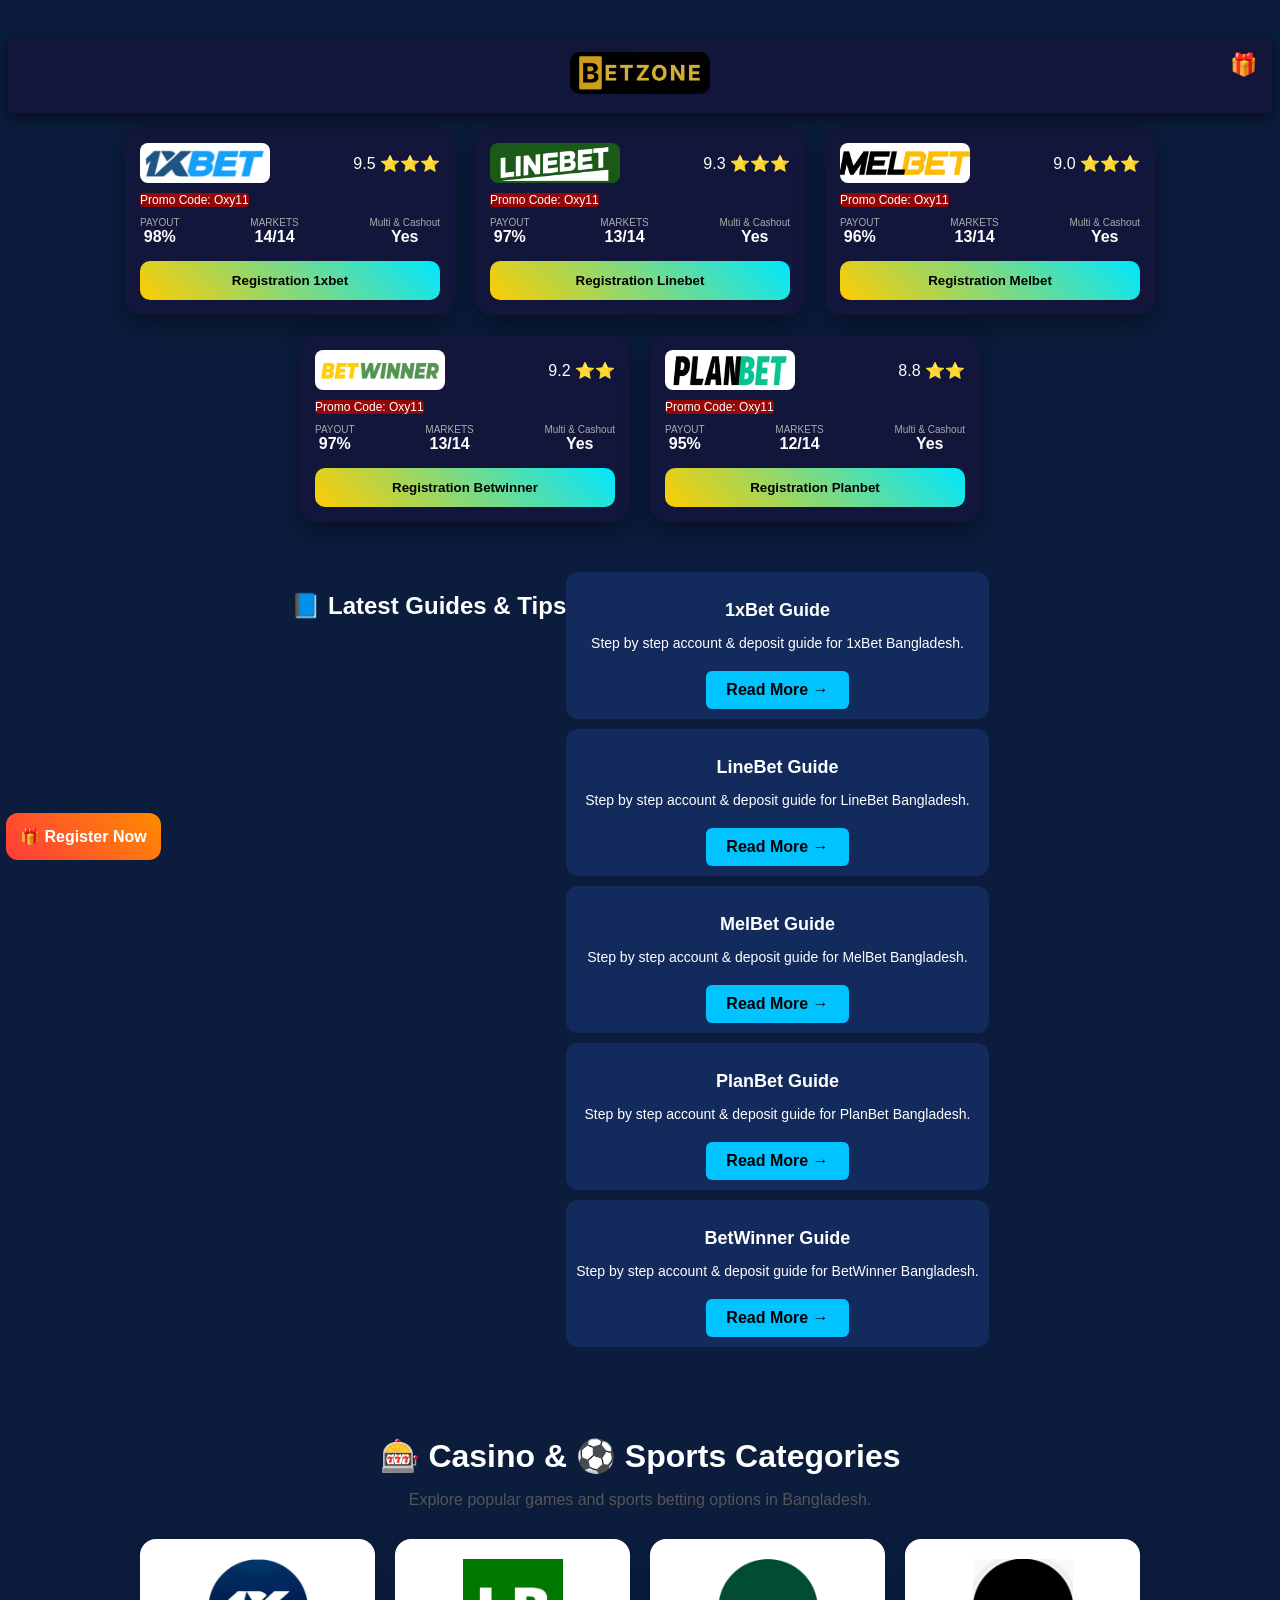
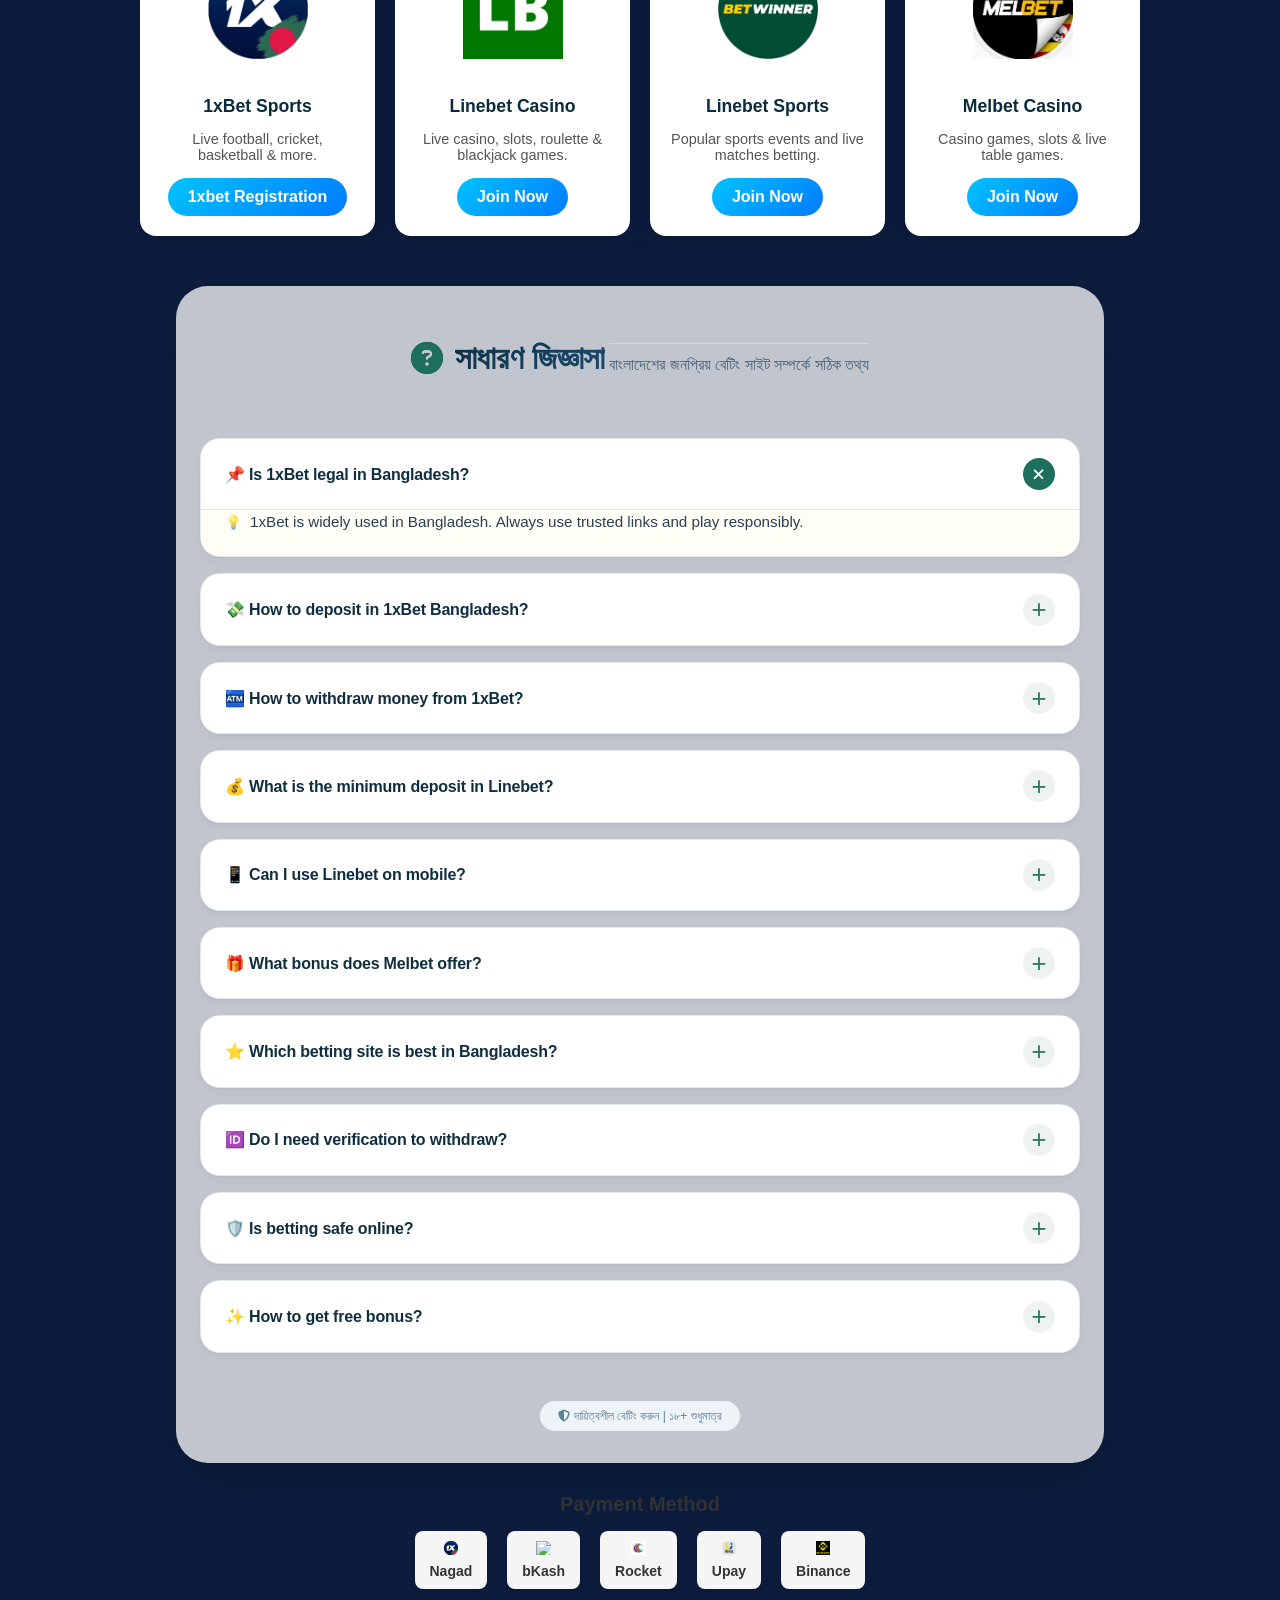
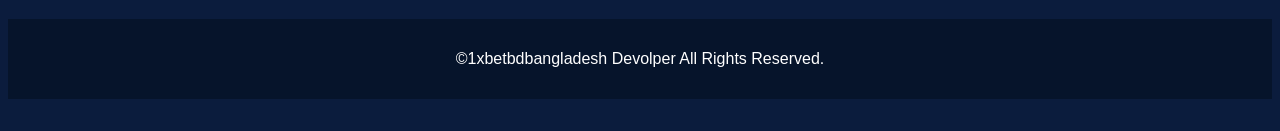
==== index.html @ 240bb3e9 "Update index.html" ====
<!DOCTYPE html>
<html lang="en">
<head>
<meta charset="UTF-8">
<meta name="viewport" content="width=device-width, initial-scale=1.0">
<title>1xbet Bangladesh </title>
    <link rel="stylesheet" href="style.css"> 
      

<link rel="stylesheet" href="https://cdnjs.cloudflare.com/ajax/libs/font-awesome/6.4.2/css/all.min.css">
<!-- Primary Meta Tags -->
<title>Bangladesh | Official Betting Portal</title>
<meta name="title" content="Bangladesh | Official Betting Portal">
<meta name="description" content="1xBet, Linebet এবং Melbet বাংলাদেশ। দ্রুত বিকাশ ও নগদ ডিপোজিট, ১০০% বোনাস এবং সরাসরি ক্যাসিনো খেলার সেরা প্ল্যাটফর্ম। আজই রেজিস্টার করুন এবং প্রোমো কোড ব্যবহার করে বোনাস জিতুন!">
<meta name="keywords" content="1xBet, 1xbet Bangladesh, 1xbet Register, 1xbet login, 1xbet promo code, online bet, casino, slots, Linebet, linebet login, linebet register, nagad deposit, bkash deposit, 1win, 1xbet support, onlinebet support, agent deposit, Melbet BD, 1xbet app download">

<meta name="author" content="Null Man">
<meta name="robots" content="index, follow">
<meta name="google-site-verification=ZOsgojzIgWFqMjd528DsOpSP2q3yF0vUfsryPS0DWKw">

<!-- Open Graph / Facebook -->
<meta property="og:type" content="website">
<meta property="og:url" content="https://1xbetbdbangladesh.store/">
<meta property="og:title" content="Bangladesh | Official Betting Portal">
<meta property="og:description" content="একাউন্ট খুলুন। দ্রুত ডিপোজিট, উইথড্র এবং বোনাস সুবিধা।">
<meta property="og:image" content="https://1xbetbdbangladesh.store/fb1x.jpeg?v=3">
<meta property="og:image:alt" content="Official Betting Portal Bangladesh">
<meta property="og:site_name" content="1xBet Bangladesh">

<!-- Twitter -->
<meta name="twitter:card" content="summary_large_image">
<meta name="twitter:url" content="https://1xbetbdbangladesh.store/">
<meta name="twitter:title" content="Bangladesh | Official Betting Portal">
<meta name="twitter:description" content="একাউন্ট খুলুন। দ্রুত ডিপোজিট, উইথড্র এবং বোনাস সুবিধা।">
<meta name="twitter:image" content="https://1xbetbdbangladesh.store/assets/twitter-image.png">
<meta name="twitter:site" content="@sajibvai_bot">
<meta name="twitter:creator" content="@sajibvai_bot">

<!-- Favicon -->
<link rel="icon" type="image/png" sizes="32x32" href="favlogo.jpeg">
<link rel="icon" type="image/png" sizes="16x16" href="favlogo.jpeg">
<link rel="apple-touch-icon" href="favlogo.jpeg">


<!-- Sitemap -->
<link rel="sitemap" type="application/xml" title="Sitemap" href="https://1xbetbdbangladesh.store/sitemap.xml">
<style>
body {
    background: #0b0f2a;
    font-family: Arial, sans-serif;
    margin: 0;
  padding: 2rem 0.5rem; /* left-right কমানো হয়েছে */
    
}

/* HEADER */
.header {
    margin: 5px auto; 
    background: #11163a;
    padding: 15px;
    text-align: center;
    box-shadow: 0 5px 15px rgba(0,0,0,0.5);
    position: relative;
}

.header img {
    width: 140px;
    border-radius: 10px;
}

/* Gift Icon */
.gift-icon{
    position:absolute;
    right:15px;
    top:15px;
    font-size:22px;
    cursor:pointer;
}

/* CARDS */
.container {
    display: flex;
    flex-wrap: wrap;
    justify-content: center;
    padding: 0 5px;
}

.brand-card {
    width: 300px;
    background: #11163a;
    border-radius: 16px;
    padding: 15px;
    color: #fff;
    box-shadow: 0 10px 25px rgba(0,0,0,0.4);
    transition: 0.3s;
    margin: 10px;
}

.brand-card:hover {
    transform: translateY(-6px);
}

.card-header {
    display: flex;
    justify-content: space-between;
    align-items:center;
}

.logo {
    width: 130px;
    height: 40px;
    border-radius: 8px;
    object-fit: cover;
}

.brand-name {
    font-size: 12px;
    font-weight: normal;
    margin: 10px 0;
    background: linear-gradient(45deg, #950606, #950606);
    display: inline-block;
    border-radius: 4px;
}

.stats-grid {
    display: flex;
    justify-content: space-between;
    margin-bottom: 15px;
}

.stat-item {
    text-align: center;
}

.stat-label {
    font-size: 10px;
    color: #aaa;
}

.stat-value {
    font-weight: bold;
}

.signup-btn {
    width: 100%;
    padding: 12px;
    border: none;
    background: linear-gradient(45deg, #ffcc00, #00e7ff);
    border-radius: 10px;
    font-weight: bold;
    cursor: pointer;
    transition: 0.3s;
}

.signup-btn:hover {
    background: linear-gradient(45deg, #00e7ff, #ffa726);
}
.payment-methods {
    text-align: center;
    margin: 30px 0;
    font-family: sans-serif;
    text-color: red;
}
.payment-methods h3 {
    font-size: 20px;
    margin-bottom: 15px;
    color: #333;
}
.payment-cards {
    display: flex;
    justify-content: center;
    gap: 20px;
    flex-wrap: wrap;
}
.payment-card {
    display: flex;
    flex-direction: column;
    align-items: center;
    background: #f5f5f5;
    padding: 10px 15px;
    border-radius: 8px;
    box-shadow: 0 2px 5px rgba(0,0,0,0.1);
    transition: transform 0.2s;
}
.payment-card img {
    width: 15px;
    height: 14px;
    object-fit: contain;
    margin-bottom: 8px;
}
.payment-card span {
    font-size: 14px;
    font-weight: bold;
    color: #333;
}
.payment-card:hover {
    transform: translateY(-5px);
}

    /* GENERAL */
body {
  margin: 0;
  font-family: Arial, sans-serif;
  background: #0b1c3d;
  color: #fff;
}

/* HEADER */
header {
  background: #06142b;
  padding: 15px;
  text-align: center;
}

/* HERO SECTION */
.hero {
  text-align: center;
  padding: 40px 20px;
}

/* BUTTON */
.btn {
  display: inline-block;
  background: #00c3ff;
  color: #000;
  padding: 10px 20px;
  text-decoration: none;
  border-radius: 6px;
  margin-top: 10px;
  font-weight: bold;
}

.btn:hover {
  background: #00a2d6;
}

/* BLOG SECTION */
.blog-section {
  padding: 40px 10px;
  text-align: center;
}

.blog-grid {
  display: grid;
  grid-template-columns: repeat(auto-fit, minmax(250px, 1fr));
  gap: 10px;
}

.blog-card {
  background: #122a5c;
  padding: 10px;
  border-radius: 12px;
  transition: 0.3s;
}

.blog-card:hover {
  transform: translateY(-5px);
  background: #1a3b7a;
}

.blog-card h3 {
  font-size: 18px;
  margin-bottom: 10px;
}

.blog-card p {
  font-size: 14px;
  margin-bottom: 10px;
}

/* Games Section */
.games-section {
  max-width: 1000px;
  margin: 50px auto;
  padding: 0 20px;
  text-align: center;
}

.games-section h2 {
  font-size: 2rem;
  margin-bottom: 10px;
}

.games-section p {
  color: #555;
  margin-bottom: 30px;
}

/* Cards container */
.games-cards {
  display: grid;
  grid-template-columns: repeat(auto-fit, minmax(220px, 1fr));
  gap: 20px;
}

/* Individual card */
.game-card {
  background: #fff;
  border-radius: 16px;
  padding: 20px;
  box-shadow: 0 12px 25px rgba(0,0,0,0.1);
  transition: transform 0.3s ease, box-shadow 0.3s ease;
}

.game-card:hover {
  transform: translateY(-5px);
  box-shadow: 0 20px 35px rgba(0,0,0,0.15);
}

.game-card img {
  max-width: 100px;
  margin-bottom: 15px;
}

.game-card h3 {
  font-size: 1.1rem;
  margin-bottom: 10px;
  color: #0b2b3b;
}

.game-card p {
  font-size: 0.9rem;
  color: #555;
  margin-bottom: 15px;
}

/* Join button */
.btn-join {
  display: inline-block;
  background: linear-gradient(135deg,#00c3ff,#007bff);
  color: #fff;
  padding: 10px 20px;
  border-radius: 50px;
  font-weight: 600;
  text-decoration: none;
  transition: 0.3s;
}

.btn-join:hover {
  background: linear-gradient(135deg,#007bff,#00c3ff);
  transform: scale(1.05);
}

/* Responsive */
@media (max-width: 600px) {
  .games-cards {
    grid-template-columns: 1fr;
  }

  .game-card img {
    max-width: 80px;
  }
}

/* FAQ কন্টেইনার - মডার্ন কার্ড স্টাইল */
.faq-container {
  max-width: 880px;
  margin: 0 auto;
  background: rgba(255,255,255,0.75);
  backdrop-filter: blur(2px);
  border-radius: 2rem;
  box-shadow: 0 25px 45px -12px rgba(0,0,0,0.2), 0 2px 6px rgba(0,0,0,0.02);
  padding: 2rem 1.5rem;
  transition: all 0.2s ease;
}

/* হেডার স্টাইল */
.faq-header {
  text-align: center;
  margin-bottom: 2.5rem;
}

.faq-header h1 {
  font-size: 2rem;
  font-weight: 700;
  background: linear-gradient(135deg, #0b2b3b, #1a4a6f);
  background-clip: text;
  -webkit-background-clip: text;
  color: transparent;
  letter-spacing: -0.3px;
  display: inline-flex;
  align-items: center;
  gap: 12px;
}

.faq-header h1 i {
  background: none;
  color: #1e6f5c;
  font-size: 2rem;
  background-clip: unset;
  -webkit-background-clip: unset;
}

.faq-header p {
  color: #4a627a;
  margin-top: 10px;
  font-weight: 500;
  border-top: 1px solid #cbdde9;
  display: inline-block;
  padding-top: 12px;
}

/* অ্যাকর্ডিয়ন আইটেম */
.faq-item {
  background: #ffffff;
  border-radius: 1.25rem;
  margin-bottom: 1rem;
  box-shadow: 0 5px 12px rgba(0, 0, 0, 0.03), 0 1px 2px rgba(0, 0, 0, 0.05);
  transition: all 0.2s ease;
  border: 1px solid rgba(158, 184, 200, 0.3);
  overflow: hidden;
}

.faq-item:hover {
  border-color: #9bc4d4;
  box-shadow: 0 12px 20px -12px rgba(0, 65, 80, 0.15);
}

/* বাটন স্টাইল */
.faq-btn {
  width: 100%;
  background: white;
  border: none;
  padding: 1.2rem 1.5rem;
  display: flex;
  justify-content: space-between;
  align-items: center;
  font-size: 1rem;
  font-weight: 600;
  color: #0f2e3f;
  cursor: pointer;
  transition: all 0.2s;
  text-align: left;
  font-family: 'Inter', sans-serif;
}

.faq-btn span:first-child {
  flex: 1;
  padding-right: 12px;
  font-size: 1rem;
  letter-spacing: -0.2px;
}

/* আইকন স্টাইল */
.icon {
  font-size: 1.6rem;
  font-weight: 400;
  transition: transform 0.3s cubic-bezier(0.2, 0.9, 0.4, 1.1);
  color: #2c7a64;
  background: #eef3f0;
  width: 32px;
  height: 32px;
  display: inline-flex;
  align-items: center;
  justify-content: center;
  border-radius: 50%;
}

/* যখন অ্যাক্টিভ থাকবে আইকন ঘুরবে */
.faq-item.active .icon {
  transform: rotate(45deg);
  background: #1e6f5c;
  color: white;
}

/* কন্টেন্ট (উত্তর) */
.faq-content {
  max-height: 0;
  overflow: hidden;
  transition: max-height 0.4s ease-out, padding 0.2s ease;
  background-color: #fefef7;
  border-top: 0px solid #e2edf2;
  font-size: 0.95rem;
  line-height: 1.55;
  color: #2c3f4f;
  padding: 0 1.5rem;
  margin: 0;
}

.faq-item.active .faq-content {
  max-height: 220px; /* পর্যাপ্ত জায়গা, যেকোনো কন্টেন্টের জন্য */
  padding: 0rem 1.5rem 1.4rem 1.5rem;
  border-top-width: 1px;
  border-top-color: #dce9f0;
  border-top-style: solid;
}

/* কন্টেন্টের ভিতরে কিছু স্টাইলিশ টাচ */
.faq-content::before {
  content: "💡";
  font-size: 0.85rem;
  margin-right: 8px;
  opacity: 0.7;
}

/* কাস্টম স্ক্রল বার */
::-webkit-scrollbar {
  width: 6px;
}
::-webkit-scrollbar-track {
  background: #e2ecf2;
  border-radius: 10px;
}
::-webkit-scrollbar-thumb {
  background: #8bb4c4;
  border-radius: 10px;
}

/* রেসপন্সিভ */
@media (max-width: 600px) {
  body {
    padding: 1rem;
  }
  .faq-container {
    padding: 1.2rem;
  }
  .faq-btn {
    padding: 1rem 1.2rem;
  }
  .faq-item.active .faq-content {
    padding: 0rem 1.2rem 1.2rem 1.2rem;
  }
  .faq-btn span:first-child {
    font-size: 0.9rem;
  }
  .icon {
    width: 28px;
    height: 28px;
    font-size: 1.4rem;
  }
}

/* ফুটার নোট */
.note {
  text-align: center;
  margin-top: 2rem;
  font-size: 0.75rem;
  color: #5f7f96;
  background: #eef3f8;
  display: inline-block;
  width: auto;
  padding: 8px 18px;
  border-radius: 50px;
  backdrop-filter: blur(4px);
}
.footer-note-wrap {
  display: flex;
  justify-content: center;
  margin-top: 1rem;
}

/* ছোট ছোট হাইলাইট */
.faq-content strong {
  color: #1c6d5e;
    }
/* FOOTER */
footer {
  text-align: center;
  padding: 15px;
  background: #06142b;
  margin-top: 20px;
}
/* Sticky CTA Button */
.sticky-cta {
    position: fixed;
    bottom: 40px;
    left: 6px;
    padding: 14px;
    background: linear-gradient(45deg, #ff3b3b, #ff8c00);
    color: white;
    border: none;
    font-size: 16px;
    font-weight: bold;
    border-radius: 12px;
    z-index: 9999;
    animation: pulse 1.5s infinite;
}

@keyframes pulse {
    0% { transform: scale(1); }
    50% { transform: scale(1.05); }
    100% { transform: scale(1); }
}

/* SPIN MODAL */
#spinModal{
display:none;
position:fixed;
z-index:99999;
left:0;
top:0;
width:100%;
height:100%;
background:rgba(0,0,0,0.8);
}

.spin-box{
background:#111;
margin:15% auto;
padding:20px;
width:300px;
border-radius:10px;
text-align:center;
color:white;
position:relative;
}

#wheel{
width:250px;
height:250px;
border-radius:50%;
border:6px solid white;
margin:20px auto;
position:relative;
overflow:hidden;
}

/* REGISTER POPUP */
#registerPopup{
display:none;
position:fixed;
z-index:99999;
left:0;
top:0;
width:100%;
height:100%;
background:rgba(0,0,0,0.7);
     border-radius: 10px;
}

.popup-content{
background:#0b1c3d;
margin:15% auto;
padding:20px;
width:90%;
max-width:350px;
border-radius:15px;
text-align:center;
color:white;
position:relative;
transform: scale(0);
opacity:0;
transition: all 0.4s ease;
}

.popup-content.animate-popup{
transform:scale(1);
opacity:1;
}

.popup-content .close{
position:absolute;
top:10px;
right:12px;
font-size:22px;
cursor:pointer;
}
/* Site Buttons */
.site-btn, .whatsapp-btn{
display:flex;
align-items:center;
justify-content:flex-start;
margin:10px 0;
padding:12px;
border-radius:8px;
font-weight:bold;
text-decoration:none;
color:white;
transition:0.3s;
}
.site-btn{background:#1e90ff;}
.site-btn:hover{background:#3aa0ff;}
.whatsapp-btn{background:#25d366;}
.whatsapp-btn:hover{background:#20b858;}
.site-logo{width:100px;height:35px;margin-right:10px;}
.or-separator{margin:12px 0;font-weight:bold;color:white;font-size:14px;}
</style>
</head>
<body>

<!-- HEADER -->
<div class="header">
    <img src="logo.png" alt="Oxy Club Logo">
    <div class="gift-icon" onclick="openSpin()">🎁</div>
</div>
    
<!-- CARDS SYSTEM -->
<div class="container">

<!-- 1XBET -->
<div class="brand-card">
    <div class="card-header">
        <img src="1xbet1.jpeg" class="logo">
        <div class="rating-number">9.5 ⭐⭐⭐</div>
    </div>
    <div class="brand-name">Promo Code: Oxy11</div>
    <div class="stats-grid">
        <div class="stat-item">
            <div class="stat-label">PAYOUT</div>
            <div class="stat-value">98%</div>
            
        </div>
        <div class="stat-item">
            <div class="stat-label">MARKETS</div>
            <div class="stat-value">14/14</div>
        </div>
        <div class="stat-item">
            <div class="stat-label">Multi & Cashout</div>
            <div class="stat-value">Yes</div>
        </div>
    </div>
    <a href="https://refpa3267686.top/L?tag=d_905607m_1622c_2023&site=905607&ad=1622" target="_blank">
        <button class="signup-btn">Registration 1xbet</button>
       
    </a>
      
</div>

<!-- LINEBET -->
<div class="brand-card">
    <div class="card-header">
        <img src="lb.png" class="logo">
        <div class="rating-number">9.3 ⭐⭐⭐</div>
    </div>
    <div class="brand-name">Promo Code: Oxy11</div>
    <div class="stats-grid">
        <div class="stat-item">
            <div class="stat-label">PAYOUT</div>
            <div class="stat-value">97%</div>
        </div>
        <div class="stat-item">
            <div class="stat-label">MARKETS</div>
            <div class="stat-value">13/14</div>
        </div>
        
             <div class="stat-item">
            <div class="stat-label">Multi & Cashout</div>
            <div class="stat-value">Yes</div>
             </div>
    </div>
    <a href="https://lb-aff.com/L?tag=d_1050501m_22611c_&site=1050501&ad=22611&r=en" target="_blank">
        <button class="signup-btn"> Registration Linebet</button>
    </a>
    
</div>
      

<!-- MELBET -->
<div class="brand-card">
    <div class="card-header">
        <img src="melbet1.png" class="logo">
        <div class="rating-number">9.0 ⭐⭐⭐</div>
    </div>
    <div class="brand-name">Promo Code: Oxy11</div>
    <div class="stats-grid">
        <div class="stat-item">
            <div class="stat-label">PAYOUT</div>
            <div class="stat-value">96%</div>
        </div>
        <div class="stat-item">
            <div class="stat-label">MARKETS</div>
            <div class="stat-value">13/14</div>
        </div>
        
           <div class="stat-item">
            <div class="stat-label">Multi & Cashout</div>
            <div class="stat-value">Yes</div>
        </div>
    </div>
    <a href="https://refpa3665.com/L?tag=d_1298429m_18757c_&site=1298429&ad=18757&r=registration" target="_blank">
        <button class="signup-btn"> Registration Melbet</button>
    </a>
</div>

<!-- BETWINNER -->
<div class="brand-card">
    <div class="card-header">
        <img src="betwin.webp" class="logo">
        <div class="rating-number">9.2 ⭐⭐</div>
    </div>
    <div class="brand-name">Promo Code: Oxy11</div>
    <div class="stats-grid">
        <div class="stat-item">
            <div class="stat-label">PAYOUT</div>
            <div class="stat-value">97%</div>
        </div>
        <div class="stat-item">
            <div class="stat-label">MARKETS</div>
            <div class="stat-value">13/14</div>
        </div>
        
             <div class="stat-item">
            <div class="stat-label">Multi & Cashout</div>
            <div class="stat-value">Yes</div>
        </div>
    </div>
    <a href="https://betwinner-96105.pro/en/registration?btag=d_45804m_418357c_bw_Qiq4ckBsYorJcC1CpGtzAC&type=fast&bonus=SPORT&currency=BDT" target="_blank">
        <button class="signup-btn"> Registration Betwinner</button>
    </a>
</div>

<!-- PLANBET -->
<div class="brand-card">
    <div class="card-header">
        <img src="planbet.webp" class="logo">
        <div class="rating-number">8.8 ⭐⭐</div>
    </div>
    <div class="brand-name">Promo Code: Oxy11</div>
    <div class="stats-grid">
        <div class="stat-item">
            <div class="stat-label">PAYOUT</div>
            <div class="stat-value">95%</div>
        </div>
        <div class="stat-item">
            <div class="stat-label">MARKETS</div>
            <div class="stat-value">12/14</div>
        </div>
        <div class="stat-item">
            <div class="stat-label">Multi & Cashout</div>
            <div class="stat-value">Yes</div>
        </div>
    </div>
    <a href="https://plnbt.com/L?tag=d_4033205m_99037c_&site=4033205&ad=99037" target="_blank">
        <button class="signup-btn">Registration Planbet</button>
    </a>
</div>

</div>

<!-- BLOG SECTION START -->
<section class="blog-section">
  <div class="container">
    <h2>📘 Latest Guides & Tips</h2>

    <div class="blog-grid">

      <!-- 1xBet -->
      <div class="blog-card">
        <h3>1xBet Guide</h3>
        <p>Step by step account & deposit guide for 1xBet Bangladesh.</p>
        <a href="blog1-1xbet.html" class="btn">Read More →</a>
      </div>

      <!-- LineBet -->
      <div class="blog-card">
        <h3>LineBet Guide</h3>
        <p>Step by step account & deposit guide for LineBet Bangladesh.</p>
        <a href="blog2-linebet.html" class="btn">Read More →</a>
      </div>

      <!-- MelBet -->
      <div class="blog-card">
        <h3>MelBet Guide</h3>
        <p>Step by step account & deposit guide for MelBet Bangladesh.</p>
        <a href="blog3-melbet.html" class="btn">Read More →</a>
      </div>

      <!-- PlanBet -->
      <div class="blog-card">
        <h3>PlanBet Guide</h3>
        <p>Step by step account & deposit guide for PlanBet Bangladesh.</p>
        <a href="blog4-planbet.html" class="btn">Read More →</a>
      </div>

      <!-- BetWinner -->
      <div class="blog-card">
        <h3>BetWinner Guide</h3>
        <p>Step by step account & deposit guide for BetWinner Bangladesh.</p>
        <a href="blog5-betwinner.html" class="btn">Read More →</a>
      </div>

    </div>
  </div>
</section>
<!-- BLOG SECTION END -->

    <!-- Casino & Sports Section -->
<section class="games-section">
  <h2>🎰 Casino & ⚽ Sports Categories</h2>
  <p>Explore popular games and sports betting options in Bangladesh.</p>

  <div class="games-cards">
    <!-- 1xBet Sports -->
    <div class="game-card">
      <img src="fb1x.jpeg" alt="1xBet Sports">
      <h3>1xBet Sports</h3>
      <p>Live football, cricket, basketball & more.</p>
      <a href="https://refpa3267686.top/L?tag=d_905607m_1622c_2023&site=905607&ad=1622" target="_blank" class="btn-join">1xbet Registration</a>
    </div>

    <!-- 1limebet Casino -->
    <div class="game-card">
      <img src="fblb.png" alt="1xBet Casino">
      <h3>Linebet Casino</h3>
      <p>Live casino, slots, roulette & blackjack games.</p>
      <a href="https://lb-aff.com/L?tag=d_1050501m_22611c_&site=1050501&ad=22611&r=en" target="_blank" class="btn-join">Join Now</a>
    </div>

    <!-- betwinner Sports -->
    <div class="game-card">
      <img src="fbb1.png" alt="Linebet Sports">
      <h3>Linebet Sports</h3>
      <p>Popular sports events and live matches betting.</p>
      <a href="https://betwinner-96105.pro/en/registration?btag=d_45804m_418357c_bw_Qiq4ckBsYorJcC1CpGtzAC&type=fast&bonus=SPORT&currency=BDT" target="_blank" class="btn-join">Join Now</a>
    </div>

    <!-- Melbet Casino -->
    <div class="game-card">
      <img src="fbmlb.jpeg" alt="Melbet Casino">
      <h3>Melbet Casino</h3>
      <p>Casino games, slots & live table games.</p>
      <a href="https://refpa3665.com/L?tag=d_1298429m_18757c_&site=1298429&ad=18757&r=registration" target="_blank" class="btn-join">Join Now</a>
    </div>
  </div>
</section>
    
<body>

<div class="faq-container">
  <div class="faq-header">
    <h1>
      <i class="fas fa-question-circle"></i> 
      সাধারণ জিজ্ঞাসা
    </h1>
    <p>বাংলাদেশের জনপ্রিয় বেটিং সাইট সম্পর্কে সঠিক তথ্য</p>
  </div>

  <div class="faq-list">
    <!-- 1 -->
    <div class="faq-item">
      <button class="faq-btn">
        <span>📌 Is 1xBet legal in Bangladesh?</span>
        <span class="icon">+</span>
      </button>
      <p class="faq-content">1xBet is widely used in Bangladesh. Always use trusted links and play responsibly.</p>
    </div>
    <!-- 2 -->
    <div class="faq-item">
      <button class="faq-btn">
        <span>💸 How to deposit in 1xBet Bangladesh?</span>
        <span class="icon">+</span>
      </button>
      <p class="faq-content">You can deposit using bKash, Nagad, Rocket and other local payment methods.</p>
    </div>
    <!-- 3 -->
    <div class="faq-item">
      <button class="faq-btn">
        <span>🏧 How to withdraw money from 1xBet?</span>
        <span class="icon">+</span>
      </button>
      <p class="faq-content">Withdraw your winnings easily through mobile banking like bKash or Nagad.</p>
    </div>
    <!-- 4 -->
    <div class="faq-item">
      <button class="faq-btn">
        <span>💰 What is the minimum deposit in Linebet?</span>
        <span class="icon">+</span>
      </button>
      <p class="faq-content">Linebet allows low minimum deposits, making it easy for beginners to start.</p>
    </div>
    <!-- 5 -->
    <div class="faq-item">
      <button class="faq-btn">
        <span>📱 Can I use Linebet on mobile?</span>
        <span class="icon">+</span>
      </button>
      <p class="faq-content">Yes, Linebet is fully mobile-friendly and also offers an app for Android users.</p>
    </div>
    <!-- 6 -->
    <div class="faq-item">
      <button class="faq-btn">
        <span>🎁 What bonus does Melbet offer?</span>
        <span class="icon">+</span>
      </button>
      <p class="faq-content">Melbet offers welcome bonuses, free bets, and casino promotions for new users.</p>
    </div>
    <!-- 7 -->
    <div class="faq-item">
      <button class="faq-btn">
        <span>⭐ Which betting site is best in Bangladesh?</span>
        <span class="icon">+</span>
      </button>
      <p class="faq-content">1xBet, Linebet, and Melbet are among the most popular betting sites in Bangladesh.</p>
    </div>
    <!-- 8 -->
    <div class="faq-item">
      <button class="faq-btn">
        <span>🆔 Do I need verification to withdraw?</span>
        <span class="icon">+</span>
      </button>
      <p class="faq-content">Yes, most platforms require account verification before withdrawal for security.</p>
    </div>
    <!-- 9 -->
    <div class="faq-item">
      <button class="faq-btn">
        <span>🛡️ Is betting safe online?</span>
        <span class="icon">+</span>
      </button>
      <p class="faq-content">Betting is safe if you use trusted platforms and manage your budget carefully.</p>
    </div>
    <!-- 10 -->
    <div class="faq-item">
      <button class="faq-btn">
        <span>✨ How to get free bonus?</span>
        <span class="icon">+</span>
      </button>
      <p class="faq-content">Use promo codes like Oxy11 during registration to unlock welcome bonuses.</p>
    </div>
  </div>
  
  <div class="footer-note-wrap">
    <div class="note">
      <i class="fas fa-shield-alt"></i> দায়িত্বশীল বেটিং করুন | ১৮+ শুধুমাত্র
    </div>
  </div>
</div>

<script src="script.js"></script>
</body>
</html>
    <!-- Payment Method Section -->
<div class="payment-methods">
    <h3>Payment Method</h3>
    <div class="payment-cards">
        <div class="payment-card">
            <img src="Nagad.jpeg" alt="Nagad Logo">
            <span>Nagad</span>
        </div>
        <div class="payment-card">
            <img src="BKash.png" alt="bKash Logo">
            <span>bKash</span>
        </div>
        <div class="payment-card">
            <img src="Rocket.jpeg" alt="Rocket Logo">
            <span>Rocket</span>
        </div>
        <div class="payment-card">
            <img src="Upay.png" alt="Upay Logo">
            <span>Upay</span>
        </div>
        <div class="payment-card">
            <img src="Binance.jpeg" alt="Binance Logo">
            <span>Binance</span>
        </div>
    </div>
</div>
</html>

    <footer class="site-footer">
    <div class="footer-container">
        <p>&copy;1xbetbdbangladesh Devolper All Rights Reserved.</p>
    </div>
    </footer>
<!-- Sticky CTA Button -->
<button class="sticky-cta" onclick="openRegisterPopup()">🎁 Register Now</button>

<!-- REGISTER POPUP -->
<div id="registerPopup">
<div class="popup-content">
    <span class="close" onclick="closeRegisterPopup()">&times;</span>
    <h2>🎉 Use Promo Code: Oxy11</h2>

    <a href="https://refpa3267686.top/L?tag=d_905607m_1622c_2023&site=905607&ad=1622" class="site-btn">
      <img src="1xbet1.png" class="site-logo"> 1xbet
    </a>
    <a href="https://lb-aff.com/L?tag=d_1050501m_22611c_&site=1050501&ad=22611&r=en" class="site-btn">
      <img src="linebet1.jpeg" class="site-logo"> Linebet 
    </a>
    <a href="https://refpa3665.com/L?tag=d_1298429m_18757c_&site=1298429&ad=18757&r=registration" class="site-btn">
      <img src="melbet1.png" class="site-logo"> Melbet 
    </a>

    <div class="or-separator">OR</div>

    <a href="https://wa.me/8801826444505" target="_blank" class="whatsapp-btn">
      <img src="whatsapp-logo.jpeg" class="site-logo"> Contact via WhatsApp
    </a>

</div>
</div>
<script>
    // অ্যাকর্ডিয়ন ফাংশনালিটি: প্রতিটি প্রশ্নে ক্লিক করলে খুলবে/বন্ধ হবে
// একসাথে মাত্র একটি আইটেম ওপেন থাকবে (সুন্দর ও পরিষ্কার UX এর জন্য)

document.addEventListener('DOMContentLoaded', function() {
  const faqItems = document.querySelectorAll('.faq-item');

  function closeAllItems() {
    faqItems.forEach(item => {
      item.classList.remove('active');
    });
  }

  faqItems.forEach(item => {
    const button = item.querySelector('.faq-btn');
    button.addEventListener('click', () => {
      const isActive = item.classList.contains('active');
      
      // সব বন্ধ করে দিন
      closeAllItems();
      
      // যদি আগে সক্রিয় না ছিল, তাহলে এটি খুলুন
      if (!isActive) {
        item.classList.add('active');
      }
    });
  });

  // প্রথম আইটেম ডিফল্ট হিসেবে খোলা রাখা (ইউজার এক্সপেরিয়েন্স ভালো হয়)
  if (faqItems.length > 0) {
    faqItems[0].classList.add('active');
  }
});
</script>

<!-- SPIN MODAL -->
<div id="spinModal">
<div class="spin-box">
<span onclick="closeSpin()" style="position:absolute;right:10px;top:10px;cursor:pointer;">&times;</span>

<h3>🎯 Spin & Win</h3>
<div id="wheel"></div>

<div style="
width:0;
height:0;
border-left:10px solid transparent;
border-right:10px solid transparent;
border-bottom:20px solid gold;
margin:auto;
"></div>

<button onclick="spin()" style="margin-top:10px;padding:10px 20px;">SPIN</button>

</div>
</div>

<script>
// Register Popup
function openRegisterPopup(){
    var popup = document.getElementById("registerPopup");
    popup.style.display = "flex";
    popup.querySelector('.popup-content').classList.add('animate-popup');
}
function closeRegisterPopup(){
    var popup = document.getElementById("registerPopup");
    popup.style.display = "none";
    popup.querySelector('.popup-content').classList.remove('animate-popup');
}
window.onclick = function(event){
    var popup = document.getElementById("registerPopup");
    if(event.target == popup) closeRegisterPopup();
}

// SPIN
const spinSites = [
 {name:">> 1xbet", link:"https://refpa3267686.top/L?tag=d_905607m_1622c_2023&site=905607&ad=1622"},
 {name:">> Linebet", link:"https://lb-aff.com/L?tag=d_1050501m_22611c_&site=1050501&ad=22611&r=en"},
 {name:">> Melbet", link:"https://refpa3665.com/L?tag=d_1298429m_18757c_&site=1298429&ad=18757&r=registration"},
 {name:">> Planbet", link:"https://plnbt.com/L?tag=d_4033205m_99037c_&site=4033205&ad=99037"},
 {name:">> Betwinner", link:"https://betwinner-96105.pro/en/registration?btag=d_45804m_418357c_bw_Qiq4ckBsYorJcC1CpGtzAC&type=fast&bonus=SPORT&currency=BDT"}
];

const wheel = document.getElementById("wheel");
const angle = 360 / spinSites.length;

// create wheel
spinSites.forEach((site, i)=>{
 let slice = document.createElement("div");
 slice.style.position="absolute";
 slice.style.width="50%";
 slice.style.height="50%";
 slice.style.transformOrigin="100% 100%";
 slice.style.display="flex";
 slice.style.alignItems="center";
 slice.style.justifyContent="center";
 slice.style.transform = `rotate(${i*angle}deg) skewY(${90-angle}deg)`;
 slice.style.background = i%2?"#ff4757":"#1e90ff";

 let text = document.createElement("span");
 text.innerText = site.name;
 text.style.transform="rotate(45deg)";
 text.style.fontSize="12px";
text.style.whiteSpace = "nowrap";
 slice.appendChild(text);
 wheel.appendChild(slice);
});

// open/close spin modal
function openSpin(){ document.getElementById("spinModal").style.display="block"; }
function closeSpin(){ document.getElementById("spinModal").style.display="none"; }

// spin
function spin(){
 let index = Math.floor(Math.random()*spinSites.length);
 let deg = 360*5 + angle*index;

 wheel.style.transition="transform 4s ease-out";
 wheel.style.transform=`rotate(${deg}deg)`;

 setTimeout(()=>{
  let selected = spinSites[index];
  alert("🎉 "+selected.name);
  window.location.href = selected.link;
 },4000);
}
</script>

</body>
</html>
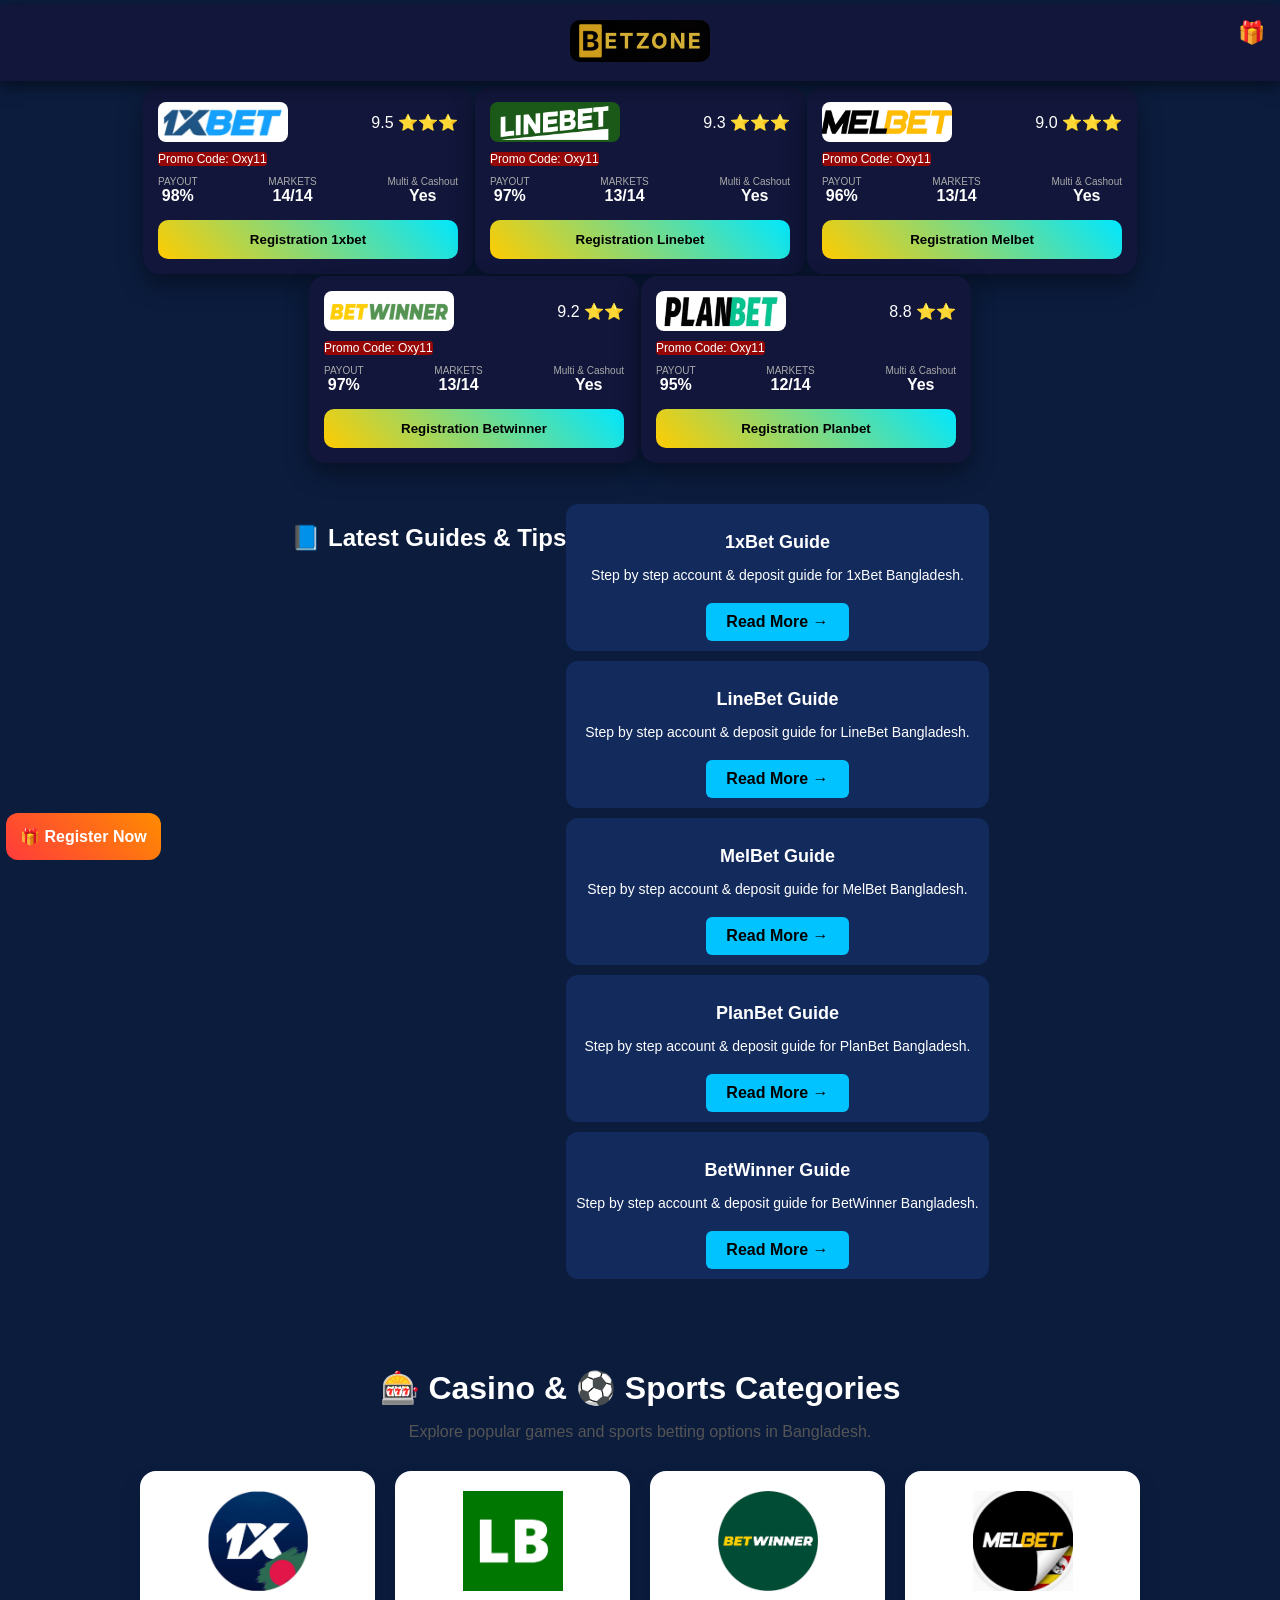
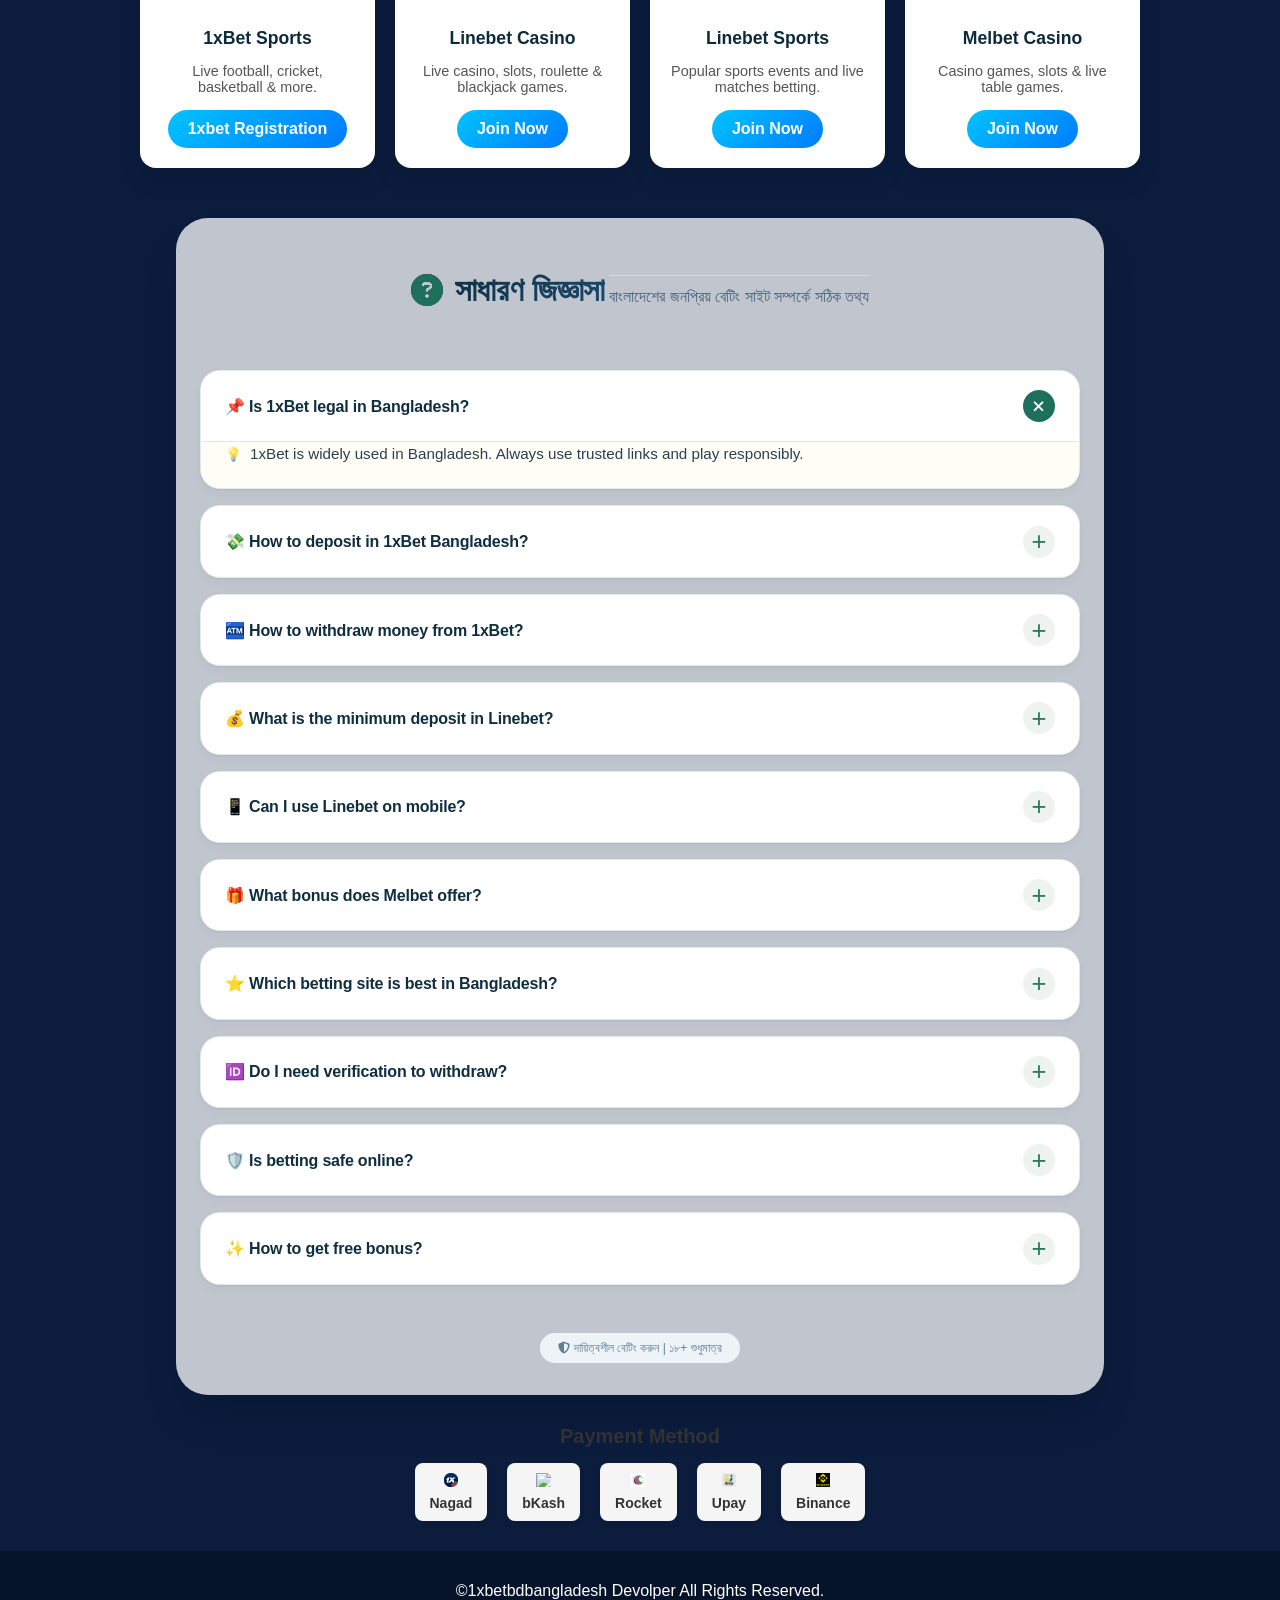
==== commit 42c5ccb3: "Update index.html" ====
--- a/index.html
+++ b/index.html
@@ -49,7 +49,6 @@
     background: #0b0f2a;
     font-family: Arial, sans-serif;
     margin: 0;
-  padding: 2rem 0.5rem; /* left-right কমানো হয়েছে */
     
 }
 
@@ -93,7 +92,7 @@
     color: #fff;
     box-shadow: 0 10px 25px rgba(0,0,0,0.4);
     transition: 0.3s;
-    margin: 10px;
+    margin: 1px;
 }
 
 .brand-card:hover {
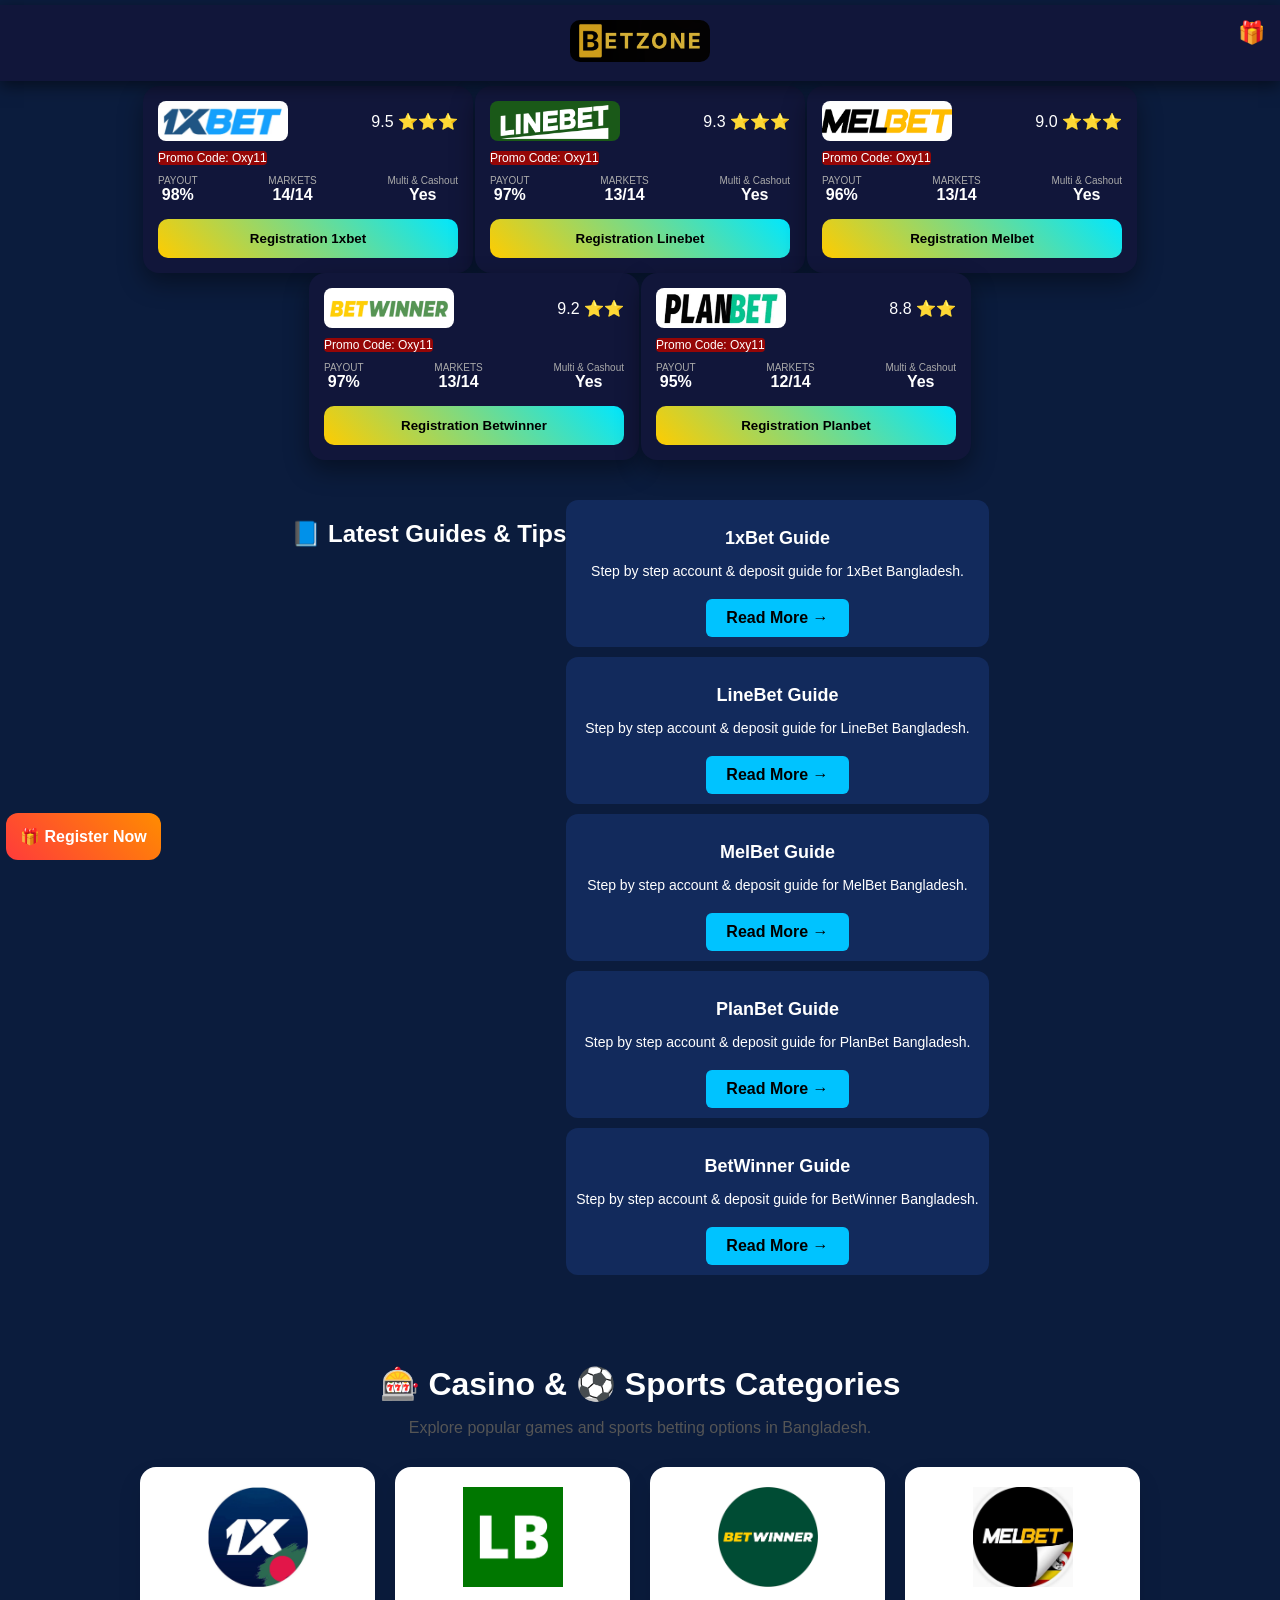
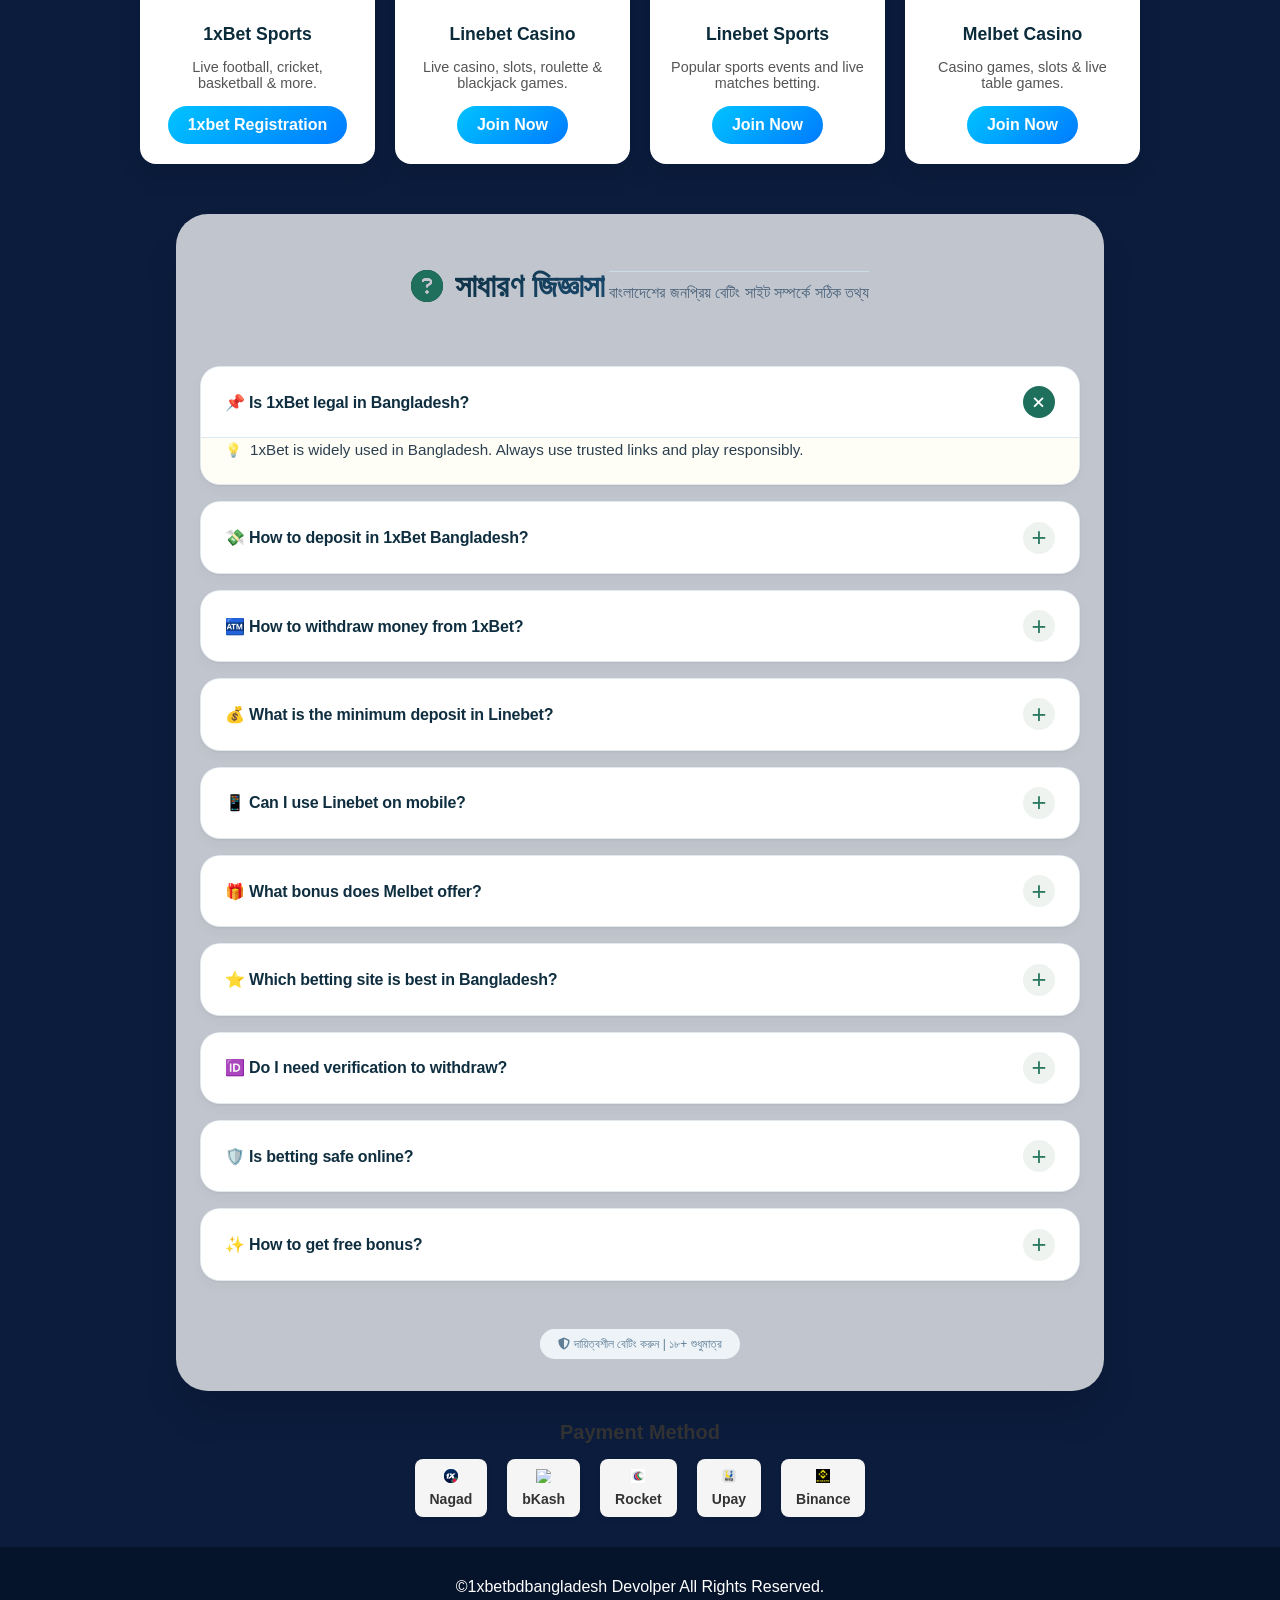
==== commit b19d0f8e: "Update index.html" ====
--- a/index.html
+++ b/index.html
@@ -92,7 +92,7 @@
     color: #fff;
     box-shadow: 0 10px 25px rgba(0,0,0,0.4);
     transition: 0.3s;
-    margin: 1px;
+    margin: 0 1px;
 }
 
 .brand-card:hover {
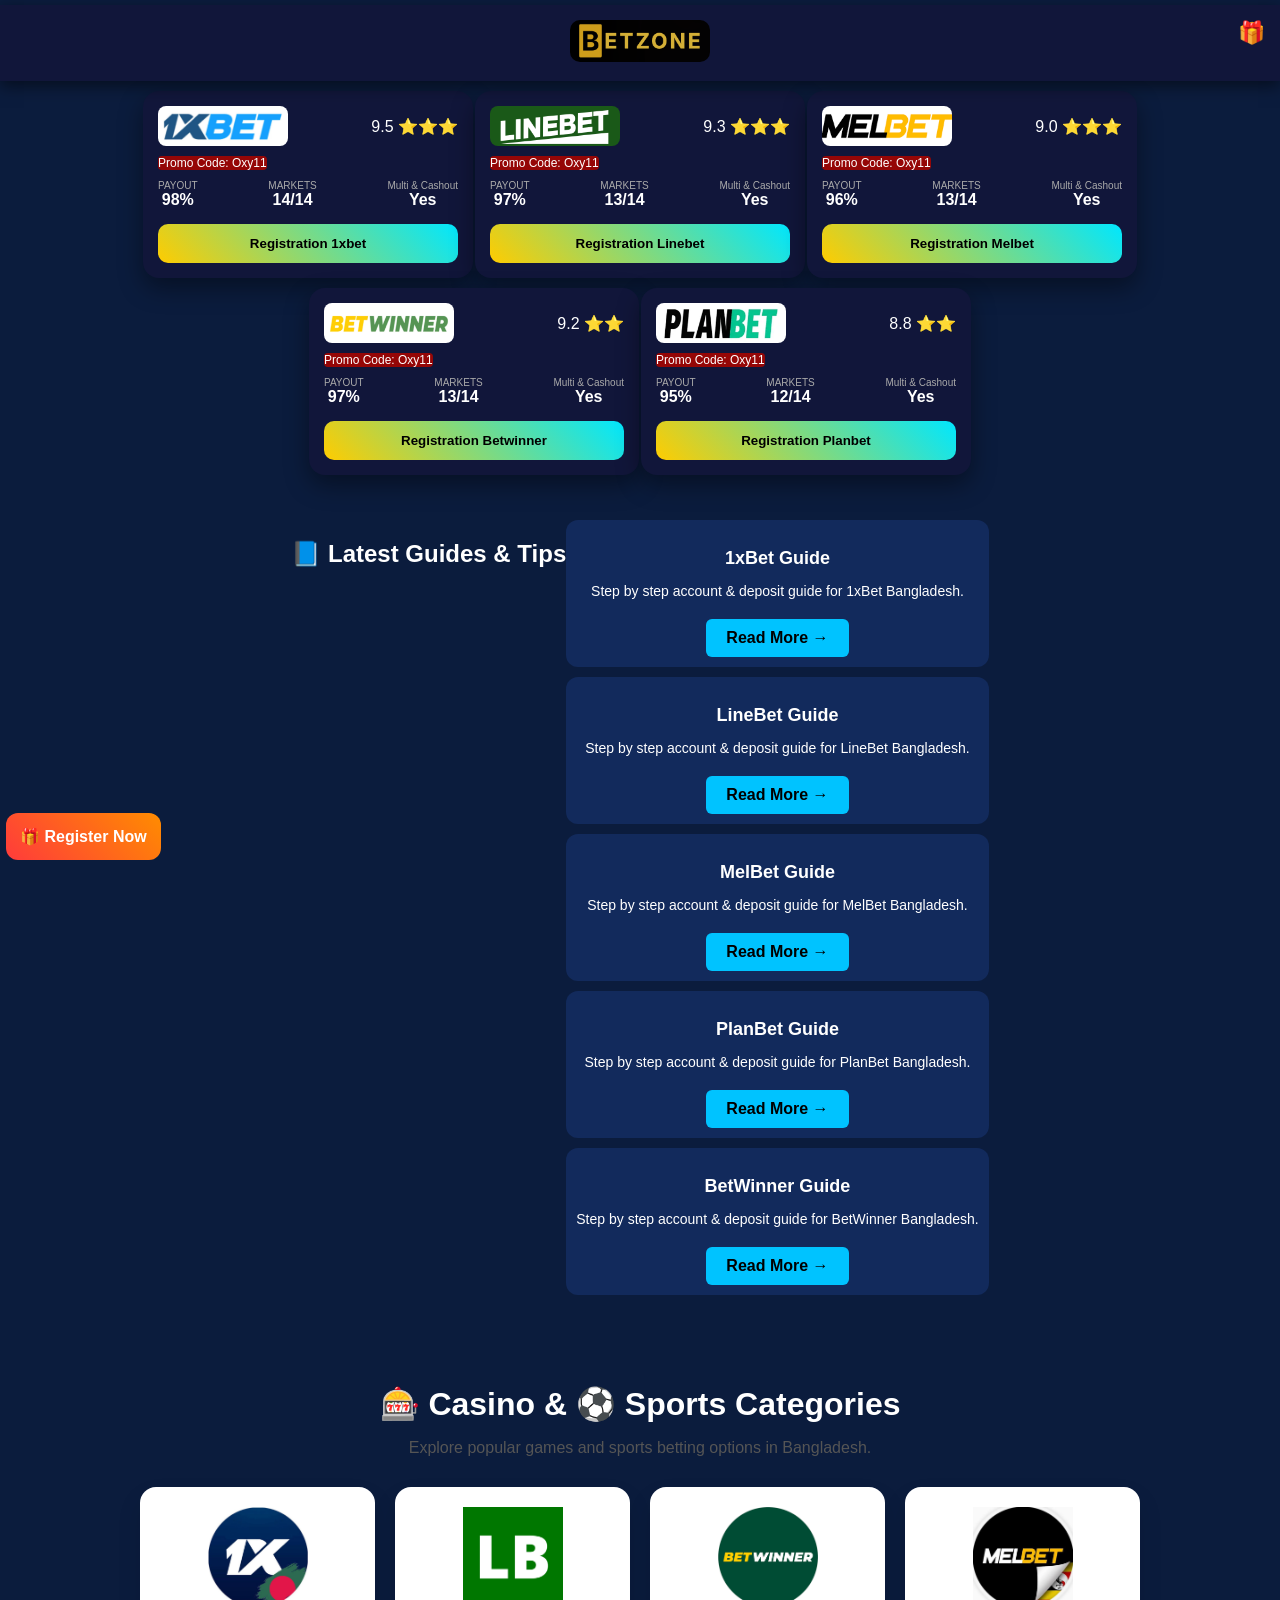
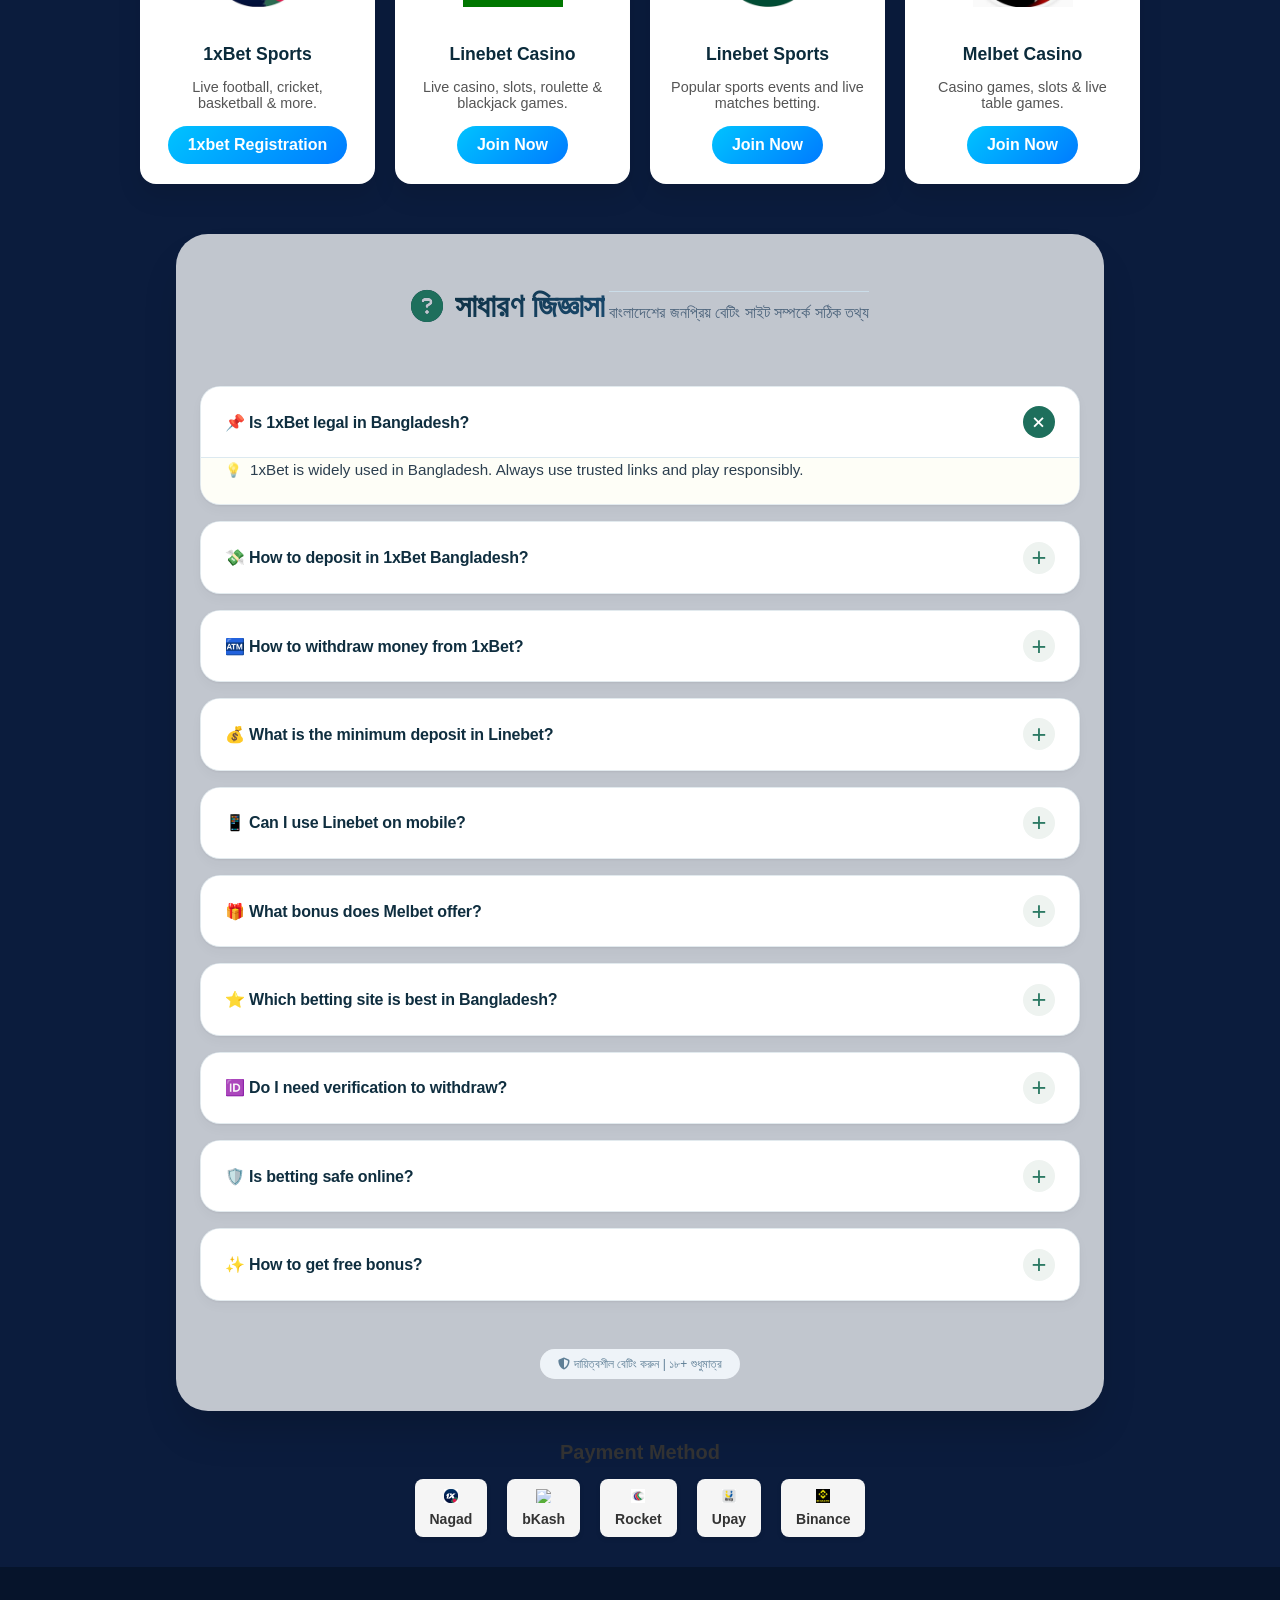
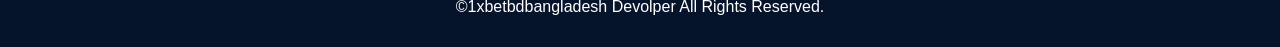
==== commit fe7b82a8: "Update index.html" ====
--- a/index.html
+++ b/index.html
@@ -81,7 +81,6 @@
     display: flex;
     flex-wrap: wrap;
     justify-content: center;
-    padding: 0 5px;
 }
 
 .brand-card {
@@ -92,7 +91,7 @@
     color: #fff;
     box-shadow: 0 10px 25px rgba(0,0,0,0.4);
     transition: 0.3s;
-    margin: 0 1px;
+    margin: 5px 1px;
 }
 
 .brand-card:hover {
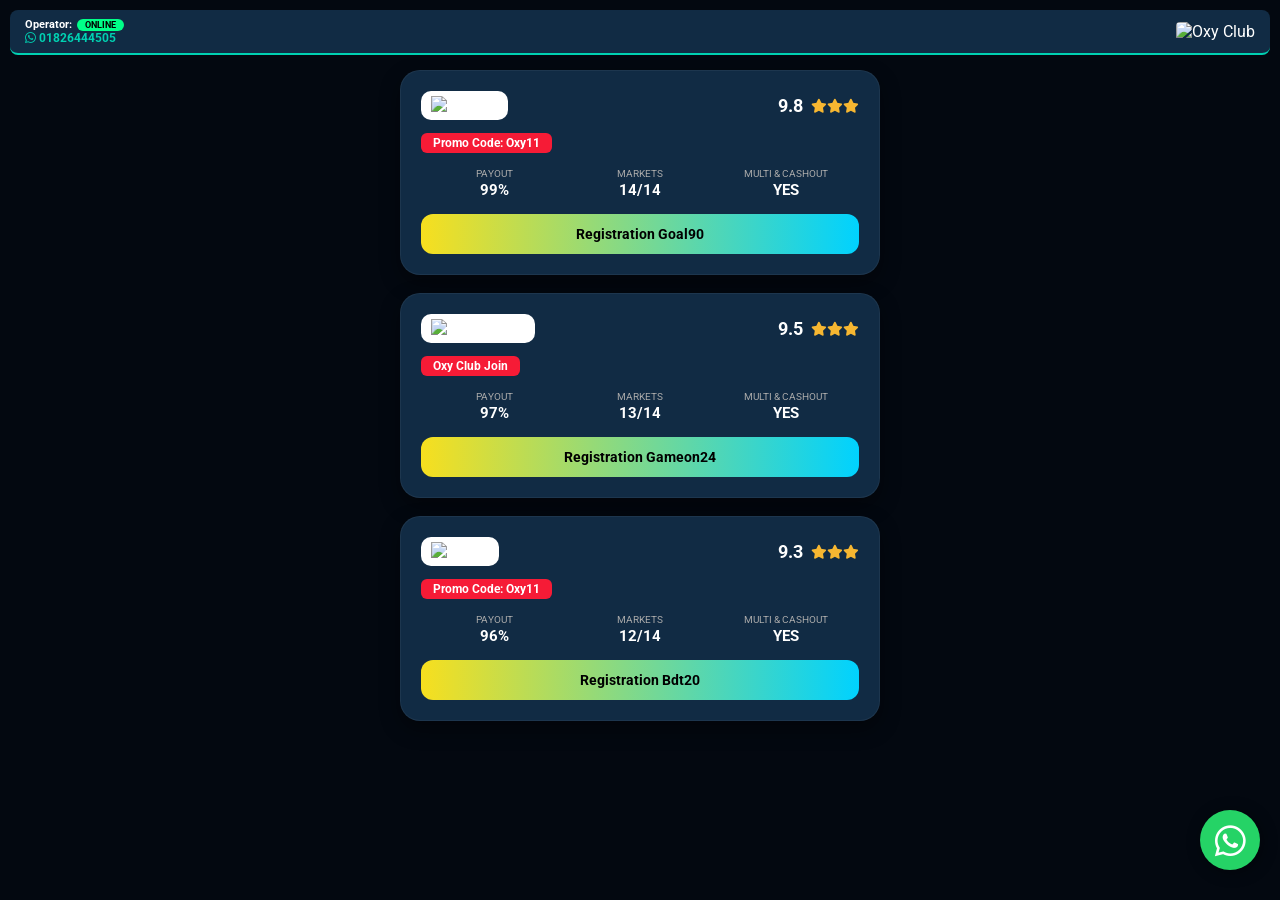
==== commit 4e48ec0a: "Update index.html" ====
--- a/index.html
+++ b/index.html
@@ -1,1208 +1,232 @@
 <!DOCTYPE html>
 <html lang="en">
 <head>
-<meta charset="UTF-8">
-<meta name="viewport" content="width=device-width, initial-scale=1.0">
-<title>1xbet Bangladesh </title>
-    <link rel="stylesheet" href="style.css"> 
-      
-
-<link rel="stylesheet" href="https://cdnjs.cloudflare.com/ajax/libs/font-awesome/6.4.2/css/all.min.css">
-<!-- Primary Meta Tags -->
-<title>Bangladesh | Official Betting Portal</title>
-<meta name="title" content="Bangladesh | Official Betting Portal">
-<meta name="description" content="1xBet, Linebet এবং Melbet বাংলাদেশ। দ্রুত বিকাশ ও নগদ ডিপোজিট, ১০০% বোনাস এবং সরাসরি ক্যাসিনো খেলার সেরা প্ল্যাটফর্ম। আজই রেজিস্টার করুন এবং প্রোমো কোড ব্যবহার করে বোনাস জিতুন!">
-<meta name="keywords" content="1xBet, 1xbet Bangladesh, 1xbet Register, 1xbet login, 1xbet promo code, online bet, casino, slots, Linebet, linebet login, linebet register, nagad deposit, bkash deposit, 1win, 1xbet support, onlinebet support, agent deposit, Melbet BD, 1xbet app download">
-
-<meta name="author" content="Null Man">
-<meta name="robots" content="index, follow">
-<meta name="google-site-verification=ZOsgojzIgWFqMjd528DsOpSP2q3yF0vUfsryPS0DWKw">
-
-<!-- Open Graph / Facebook -->
-<meta property="og:type" content="website">
-<meta property="og:url" content="https://1xbetbdbangladesh.store/">
-<meta property="og:title" content="Bangladesh | Official Betting Portal">
-<meta property="og:description" content="একাউন্ট খুলুন। দ্রুত ডিপোজিট, উইথড্র এবং বোনাস সুবিধা।">
-<meta property="og:image" content="https://1xbetbdbangladesh.store/fb1x.jpeg?v=3">
-<meta property="og:image:alt" content="Official Betting Portal Bangladesh">
-<meta property="og:site_name" content="1xBet Bangladesh">
-
-<!-- Twitter -->
-<meta name="twitter:card" content="summary_large_image">
-<meta name="twitter:url" content="https://1xbetbdbangladesh.store/">
-<meta name="twitter:title" content="Bangladesh | Official Betting Portal">
-<meta name="twitter:description" content="একাউন্ট খুলুন। দ্রুত ডিপোজিট, উইথড্র এবং বোনাস সুবিধা।">
-<meta name="twitter:image" content="https://1xbetbdbangladesh.store/assets/twitter-image.png">
-<meta name="twitter:site" content="@sajibvai_bot">
-<meta name="twitter:creator" content="@sajibvai_bot">
-
-<!-- Favicon -->
-<link rel="icon" type="image/png" sizes="32x32" href="favlogo.jpeg">
-<link rel="icon" type="image/png" sizes="16x16" href="favlogo.jpeg">
-<link rel="apple-touch-icon" href="favlogo.jpeg">
-
-
-<!-- Sitemap -->
-<link rel="sitemap" type="application/xml" title="Sitemap" href="https://1xbetbdbangladesh.store/sitemap.xml">
-<style>
-body {
-    background: #0b0f2a;
-    font-family: Arial, sans-serif;
-    margin: 0;
+    <meta charset="UTF-8">
+    <meta name="viewport" content="width=device-width, initial-scale=1.0">
     
-}
-
-/* HEADER */
-.header {
-    margin: 5px auto; 
-    background: #11163a;
-    padding: 15px;
-    text-align: center;
-    box-shadow: 0 5px 15px rgba(0,0,0,0.5);
-    position: relative;
-}
-
-.header img {
-    width: 140px;
-    border-radius: 10px;
-}
-
-/* Gift Icon */
-.gift-icon{
-    position:absolute;
-    right:15px;
-    top:15px;
-    font-size:22px;
-    cursor:pointer;
-}
-
-/* CARDS */
-.container {
-    display: flex;
-    flex-wrap: wrap;
-    justify-content: center;
-}
-
-.brand-card {
-    width: 300px;
-    background: #11163a;
-    border-radius: 16px;
-    padding: 15px;
-    color: #fff;
-    box-shadow: 0 10px 25px rgba(0,0,0,0.4);
-    transition: 0.3s;
-    margin: 5px 1px;
-}
-
-.brand-card:hover {
-    transform: translateY(-6px);
-}
-
-.card-header {
-    display: flex;
-    justify-content: space-between;
-    align-items:center;
-}
-
-.logo {
-    width: 130px;
-    height: 40px;
-    border-radius: 8px;
-    object-fit: cover;
-}
-
-.brand-name {
-    font-size: 12px;
-    font-weight: normal;
-    margin: 10px 0;
-    background: linear-gradient(45deg, #950606, #950606);
-    display: inline-block;
-    border-radius: 4px;
-}
-
-.stats-grid {
-    display: flex;
-    justify-content: space-between;
-    margin-bottom: 15px;
-}
-
-.stat-item {
-    text-align: center;
-}
-
-.stat-label {
-    font-size: 10px;
-    color: #aaa;
-}
-
-.stat-value {
-    font-weight: bold;
-}
-
-.signup-btn {
-    width: 100%;
-    padding: 12px;
-    border: none;
-    background: linear-gradient(45deg, #ffcc00, #00e7ff);
-    border-radius: 10px;
-    font-weight: bold;
-    cursor: pointer;
-    transition: 0.3s;
-}
-
-.signup-btn:hover {
-    background: linear-gradient(45deg, #00e7ff, #ffa726);
-}
-.payment-methods {
-    text-align: center;
-    margin: 30px 0;
-    font-family: sans-serif;
-    text-color: red;
-}
-.payment-methods h3 {
-    font-size: 20px;
-    margin-bottom: 15px;
-    color: #333;
-}
-.payment-cards {
-    display: flex;
-    justify-content: center;
-    gap: 20px;
-    flex-wrap: wrap;
-}
-.payment-card {
-    display: flex;
-    flex-direction: column;
-    align-items: center;
-    background: #f5f5f5;
-    padding: 10px 15px;
-    border-radius: 8px;
-    box-shadow: 0 2px 5px rgba(0,0,0,0.1);
-    transition: transform 0.2s;
-}
-.payment-card img {
-    width: 15px;
-    height: 14px;
-    object-fit: contain;
-    margin-bottom: 8px;
-}
-.payment-card span {
-    font-size: 14px;
-    font-weight: bold;
-    color: #333;
-}
-.payment-card:hover {
-    transform: translateY(-5px);
-}
-
-    /* GENERAL */
-body {
-  margin: 0;
-  font-family: Arial, sans-serif;
-  background: #0b1c3d;
-  color: #fff;
-}
-
-/* HEADER */
-header {
-  background: #06142b;
-  padding: 15px;
-  text-align: center;
-}
-
-/* HERO SECTION */
-.hero {
-  text-align: center;
-  padding: 40px 20px;
-}
-
-/* BUTTON */
-.btn {
-  display: inline-block;
-  background: #00c3ff;
-  color: #000;
-  padding: 10px 20px;
-  text-decoration: none;
-  border-radius: 6px;
-  margin-top: 10px;
-  font-weight: bold;
-}
-
-.btn:hover {
-  background: #00a2d6;
-}
-
-/* BLOG SECTION */
-.blog-section {
-  padding: 40px 10px;
-  text-align: center;
-}
-
-.blog-grid {
-  display: grid;
-  grid-template-columns: repeat(auto-fit, minmax(250px, 1fr));
-  gap: 10px;
-}
-
-.blog-card {
-  background: #122a5c;
-  padding: 10px;
-  border-radius: 12px;
-  transition: 0.3s;
-}
-
-.blog-card:hover {
-  transform: translateY(-5px);
-  background: #1a3b7a;
-}
-
-.blog-card h3 {
-  font-size: 18px;
-  margin-bottom: 10px;
-}
-
-.blog-card p {
-  font-size: 14px;
-  margin-bottom: 10px;
-}
-
-/* Games Section */
-.games-section {
-  max-width: 1000px;
-  margin: 50px auto;
-  padding: 0 20px;
-  text-align: center;
-}
-
-.games-section h2 {
-  font-size: 2rem;
-  margin-bottom: 10px;
-}
-
-.games-section p {
-  color: #555;
-  margin-bottom: 30px;
-}
-
-/* Cards container */
-.games-cards {
-  display: grid;
-  grid-template-columns: repeat(auto-fit, minmax(220px, 1fr));
-  gap: 20px;
-}
-
-/* Individual card */
-.game-card {
-  background: #fff;
-  border-radius: 16px;
-  padding: 20px;
-  box-shadow: 0 12px 25px rgba(0,0,0,0.1);
-  transition: transform 0.3s ease, box-shadow 0.3s ease;
-}
-
-.game-card:hover {
-  transform: translateY(-5px);
-  box-shadow: 0 20px 35px rgba(0,0,0,0.15);
-}
-
-.game-card img {
-  max-width: 100px;
-  margin-bottom: 15px;
-}
-
-.game-card h3 {
-  font-size: 1.1rem;
-  margin-bottom: 10px;
-  color: #0b2b3b;
-}
-
-.game-card p {
-  font-size: 0.9rem;
-  color: #555;
-  margin-bottom: 15px;
-}
-
-/* Join button */
-.btn-join {
-  display: inline-block;
-  background: linear-gradient(135deg,#00c3ff,#007bff);
-  color: #fff;
-  padding: 10px 20px;
-  border-radius: 50px;
-  font-weight: 600;
-  text-decoration: none;
-  transition: 0.3s;
-}
-
-.btn-join:hover {
-  background: linear-gradient(135deg,#007bff,#00c3ff);
-  transform: scale(1.05);
-}
-
-/* Responsive */
-@media (max-width: 600px) {
-  .games-cards {
-    grid-template-columns: 1fr;
-  }
-
-  .game-card img {
-    max-width: 80px;
-  }
-}
-
-/* FAQ কন্টেইনার - মডার্ন কার্ড স্টাইল */
-.faq-container {
-  max-width: 880px;
-  margin: 0 auto;
-  background: rgba(255,255,255,0.75);
-  backdrop-filter: blur(2px);
-  border-radius: 2rem;
-  box-shadow: 0 25px 45px -12px rgba(0,0,0,0.2), 0 2px 6px rgba(0,0,0,0.02);
-  padding: 2rem 1.5rem;
-  transition: all 0.2s ease;
-}
-
-/* হেডার স্টাইল */
-.faq-header {
-  text-align: center;
-  margin-bottom: 2.5rem;
-}
-
-.faq-header h1 {
-  font-size: 2rem;
-  font-weight: 700;
-  background: linear-gradient(135deg, #0b2b3b, #1a4a6f);
-  background-clip: text;
-  -webkit-background-clip: text;
-  color: transparent;
-  letter-spacing: -0.3px;
-  display: inline-flex;
-  align-items: center;
-  gap: 12px;
-}
-
-.faq-header h1 i {
-  background: none;
-  color: #1e6f5c;
-  font-size: 2rem;
-  background-clip: unset;
-  -webkit-background-clip: unset;
-}
-
-.faq-header p {
-  color: #4a627a;
-  margin-top: 10px;
-  font-weight: 500;
-  border-top: 1px solid #cbdde9;
-  display: inline-block;
-  padding-top: 12px;
-}
-
-/* অ্যাকর্ডিয়ন আইটেম */
-.faq-item {
-  background: #ffffff;
-  border-radius: 1.25rem;
-  margin-bottom: 1rem;
-  box-shadow: 0 5px 12px rgba(0, 0, 0, 0.03), 0 1px 2px rgba(0, 0, 0, 0.05);
-  transition: all 0.2s ease;
-  border: 1px solid rgba(158, 184, 200, 0.3);
-  overflow: hidden;
-}
-
-.faq-item:hover {
-  border-color: #9bc4d4;
-  box-shadow: 0 12px 20px -12px rgba(0, 65, 80, 0.15);
-}
-
-/* বাটন স্টাইল */
-.faq-btn {
-  width: 100%;
-  background: white;
-  border: none;
-  padding: 1.2rem 1.5rem;
-  display: flex;
-  justify-content: space-between;
-  align-items: center;
-  font-size: 1rem;
-  font-weight: 600;
-  color: #0f2e3f;
-  cursor: pointer;
-  transition: all 0.2s;
-  text-align: left;
-  font-family: 'Inter', sans-serif;
-}
-
-.faq-btn span:first-child {
-  flex: 1;
-  padding-right: 12px;
-  font-size: 1rem;
-  letter-spacing: -0.2px;
-}
-
-/* আইকন স্টাইল */
-.icon {
-  font-size: 1.6rem;
-  font-weight: 400;
-  transition: transform 0.3s cubic-bezier(0.2, 0.9, 0.4, 1.1);
-  color: #2c7a64;
-  background: #eef3f0;
-  width: 32px;
-  height: 32px;
-  display: inline-flex;
-  align-items: center;
-  justify-content: center;
-  border-radius: 50%;
-}
-
-/* যখন অ্যাক্টিভ থাকবে আইকন ঘুরবে */
-.faq-item.active .icon {
-  transform: rotate(45deg);
-  background: #1e6f5c;
-  color: white;
-}
-
-/* কন্টেন্ট (উত্তর) */
-.faq-content {
-  max-height: 0;
-  overflow: hidden;
-  transition: max-height 0.4s ease-out, padding 0.2s ease;
-  background-color: #fefef7;
-  border-top: 0px solid #e2edf2;
-  font-size: 0.95rem;
-  line-height: 1.55;
-  color: #2c3f4f;
-  padding: 0 1.5rem;
-  margin: 0;
-}
-
-.faq-item.active .faq-content {
-  max-height: 220px; /* পর্যাপ্ত জায়গা, যেকোনো কন্টেন্টের জন্য */
-  padding: 0rem 1.5rem 1.4rem 1.5rem;
-  border-top-width: 1px;
-  border-top-color: #dce9f0;
-  border-top-style: solid;
-}
-
-/* কন্টেন্টের ভিতরে কিছু স্টাইলিশ টাচ */
-.faq-content::before {
-  content: "💡";
-  font-size: 0.85rem;
-  margin-right: 8px;
-  opacity: 0.7;
-}
-
-/* কাস্টম স্ক্রল বার */
-::-webkit-scrollbar {
-  width: 6px;
-}
-::-webkit-scrollbar-track {
-  background: #e2ecf2;
-  border-radius: 10px;
-}
-::-webkit-scrollbar-thumb {
-  background: #8bb4c4;
-  border-radius: 10px;
-}
-
-/* রেসপন্সিভ */
-@media (max-width: 600px) {
-  body {
-    padding: 1rem;
-  }
-  .faq-container {
-    padding: 1.2rem;
-  }
-  .faq-btn {
-    padding: 1rem 1.2rem;
-  }
-  .faq-item.active .faq-content {
-    padding: 0rem 1.2rem 1.2rem 1.2rem;
-  }
-  .faq-btn span:first-child {
-    font-size: 0.9rem;
-  }
-  .icon {
-    width: 28px;
-    height: 28px;
-    font-size: 1.4rem;
-  }
-}
-
-/* ফুটার নোট */
-.note {
-  text-align: center;
-  margin-top: 2rem;
-  font-size: 0.75rem;
-  color: #5f7f96;
-  background: #eef3f8;
-  display: inline-block;
-  width: auto;
-  padding: 8px 18px;
-  border-radius: 50px;
-  backdrop-filter: blur(4px);
-}
-.footer-note-wrap {
-  display: flex;
-  justify-content: center;
-  margin-top: 1rem;
-}
-
-/* ছোট ছোট হাইলাইট */
-.faq-content strong {
-  color: #1c6d5e;
-    }
-/* FOOTER */
-footer {
-  text-align: center;
-  padding: 15px;
-  background: #06142b;
-  margin-top: 20px;
-}
-/* Sticky CTA Button */
-.sticky-cta {
-    position: fixed;
-    bottom: 40px;
-    left: 6px;
-    padding: 14px;
-    background: linear-gradient(45deg, #ff3b3b, #ff8c00);
-    color: white;
-    border: none;
-    font-size: 16px;
-    font-weight: bold;
-    border-radius: 12px;
-    z-index: 9999;
-    animation: pulse 1.5s infinite;
-}
-
-@keyframes pulse {
-    0% { transform: scale(1); }
-    50% { transform: scale(1.05); }
-    100% { transform: scale(1); }
-}
-
-/* SPIN MODAL */
-#spinModal{
-display:none;
-position:fixed;
-z-index:99999;
-left:0;
-top:0;
-width:100%;
-height:100%;
-background:rgba(0,0,0,0.8);
-}
-
-.spin-box{
-background:#111;
-margin:15% auto;
-padding:20px;
-width:300px;
-border-radius:10px;
-text-align:center;
-color:white;
-position:relative;
-}
-
-#wheel{
-width:250px;
-height:250px;
-border-radius:50%;
-border:6px solid white;
-margin:20px auto;
-position:relative;
-overflow:hidden;
-}
-
-/* REGISTER POPUP */
-#registerPopup{
-display:none;
-position:fixed;
-z-index:99999;
-left:0;
-top:0;
-width:100%;
-height:100%;
-background:rgba(0,0,0,0.7);
-     border-radius: 10px;
-}
-
-.popup-content{
-background:#0b1c3d;
-margin:15% auto;
-padding:20px;
-width:90%;
-max-width:350px;
-border-radius:15px;
-text-align:center;
-color:white;
-position:relative;
-transform: scale(0);
-opacity:0;
-transition: all 0.4s ease;
-}
-
-.popup-content.animate-popup{
-transform:scale(1);
-opacity:1;
-}
-
-.popup-content .close{
-position:absolute;
-top:10px;
-right:12px;
-font-size:22px;
-cursor:pointer;
-}
-/* Site Buttons */
-.site-btn, .whatsapp-btn{
-display:flex;
-align-items:center;
-justify-content:flex-start;
-margin:10px 0;
-padding:12px;
-border-radius:8px;
-font-weight:bold;
-text-decoration:none;
-color:white;
-transition:0.3s;
-}
-.site-btn{background:#1e90ff;}
-.site-btn:hover{background:#3aa0ff;}
-.whatsapp-btn{background:#25d366;}
-.whatsapp-btn:hover{background:#20b858;}
-.site-logo{width:100px;height:35px;margin-right:10px;}
-.or-separator{margin:12px 0;font-weight:bold;color:white;font-size:14px;}
-</style>
+    <title>Oxy Club - Goal90, Bdt20, Gameon24 Official Portal</title>
+    <meta name="description" content="Join Oxy Club for Goal90, Bdt20, and Gameon24. Best online betting sites in BD with fast withdrawal and Oxy11 promo code.">
+    <meta name="keywords" content="bdt20, gameon24, goal90, online bet, oxy Club, bd site, betting site bangladesh">
+
+    <link href="https://fonts.googleapis.com/css2?family=Roboto:wght@400;500;700&display=swap" rel="stylesheet">
+    <link rel="stylesheet" href="https://cdnjs.cloudflare.com/ajax/libs/font-awesome/6.0.0/css/all.min.css">
+
+    <style>
+        body {
+            margin: 0;
+            padding: 10px;
+            background-color: #030810;
+            font-family: 'Roboto', sans-serif;
+            color: #ffffff;
+        }
+
+        /* --- Compact Pro Header --- */
+        .pro-header {
+            display: flex;
+            justify-content: space-between;
+            align-items: center;
+            padding: 8px 15px;
+            background: #112b44;
+            border-bottom: 2px solid #00d1b2;
+            position: sticky;
+            top: 0;
+            z-index: 1000;
+            border-radius: 8px;
+            margin-bottom: 15px;
+        }
+
+        .header-left { display: flex; flex-direction: column; }
+        .op-status { font-size: 11px; font-weight: 700; display: flex; align-items: center; gap: 5px; }
+        .status-pill { background: #00ff88; color: #000; padding: 1px 8px; border-radius: 12px; font-size: 9px; text-transform: uppercase; }
+        .blink { width: 6px; height: 6px; background: #000; border-radius: 50%; animation: blinker 1s linear infinite; }
+        .header-wa { font-size: 12px; color: #00d1b2; text-decoration: none; font-weight: bold; }
+        .header-right img { height: 35px; border-radius: 4px; }
+        @keyframes blinker { 50% { opacity: 0; } }
+
+        /* --- Card Container --- */
+        .card-container {
+            max-width: 480px;
+            margin: 0 auto;
+            padding-bottom: 20px;
+        }
+
+        /* --- Premium Card Style --- */
+        .bet-card {
+            background-color: #112b44;
+            border-radius: 20px;
+            padding: 20px;
+            margin-bottom: 18px;
+            border: 1px solid rgba(255,255,255,0.05);
+            box-shadow: 0 8px 20px rgba(0,0,0,0.4);
+        }
+
+        .card-header-row {
+            display: flex;
+            justify-content: space-between;
+            align-items: center;
+            margin-bottom: 12px;
+        }
+
+        .brand-logo img {
+            height: 40px;
+            background: #fff;
+            padding: 5px 10px;
+            border-radius: 10px;
+            object-fit: contain;
+        }
+
+        .rating-box {
+            display: flex;
+            align-items: center;
+            gap: 8px;
+        }
+
+        .rating-num { font-size: 18px; font-weight: 700; color: #fff; }
+        .stars { color: #f7b731; font-size: 14px; }
+
+        .promo-badge {
+            background-color: #f61b36;
+            color: #fff;
+            padding: 3px 12px;
+            border-radius: 6px;
+            font-size: 12px;
+            font-weight: 700;
+            display: inline-block;
+            margin-bottom: 15px;
+        }
+
+        .details-row {
+            display: grid;
+            grid-template-columns: 1fr 1fr 1fr;
+            text-align: center;
+            margin-bottom: 15px;
+        }
+
+        .det-label { color: #aaa; font-size: 10px; text-transform: uppercase; }
+        .det-val { color: #fff; font-size: 15px; font-weight: 700; display: block; margin-top: 2px; }
+
+        /* Gradient Button */
+        .reg-btn {
+            display: block;
+            background: linear-gradient(90deg, #f7df1e, #00d2ff);
+            color: #000;
+            text-decoration: none;
+            padding: 12px;
+            border-radius: 12px;
+            text-align: center;
+            font-weight: 700;
+            font-size: 14px;
+            text-transform: capitalize;
+        }
+
+        /* --- Floating WhatsApp Button --- */
+        .wa-float {
+            position: fixed;
+            width: 60px;
+            height: 60px;
+            bottom: 30px;
+            right: 20px;
+            background-color: #25d366;
+            color: #FFF;
+            border-radius: 50px;
+            text-align: center;
+            font-size: 35px;
+            box-shadow: 2px 2px 15px rgba(0,0,0,0.4);
+            z-index: 1000;
+            display: flex;
+            align-items: center;
+            justify-content: center;
+            text-decoration: none;
+            animation: pulse 2s infinite;
+        }
+
+        @keyframes pulse {
+            0% { transform: scale(1); box-shadow: 0 0 0 0 rgba(37, 211, 102, 0.7); }
+            70% { transform: scale(1.05); box-shadow: 0 0 0 15px rgba(37, 211, 102, 0); }
+            100% { transform: scale(1); box-shadow: 0 0 0 0 rgba(37, 211, 102, 0); }
+        }
+    </style>
 </head>
 <body>
 
-<!-- HEADER -->
-<div class="header">
-    <img src="logo.png" alt="Oxy Club Logo">
-    <div class="gift-icon" onclick="openSpin()">🎁</div>
-</div>
-    
-<!-- CARDS SYSTEM -->
-<div class="container">
-
-<!-- 1XBET -->
-<div class="brand-card">
-    <div class="card-header">
-        <img src="1xbet1.jpeg" class="logo">
-        <div class="rating-number">9.5 ⭐⭐⭐</div>
+    <header class="pro-header">
+        <div class="header-left">
+            <div class="op-status">
+                Operator: <span class="status-pill"><span class="blink"></span> Online</span>
+            </div>
+            <a href="https://wa.me/8801826444505" class="header-wa">
+                <i class="fab fa-whatsapp"></i> 01826444505
+            </a>
+        </div>
+        <div class="header-right">
+            <img src="mainlogo.jpg" alt="Oxy Club">
+        </div>
+    </header>
+
+    <div class="card-container">
+
+        <article class="bet-card">
+            <div class="card-header-row">
+                <div class="brand-logo">
+                    <img src="gl.jpg" alt="Goal90">
+                </div>
+                <div class="rating-box">
+                    <span class="rating-num">9.8</span>
+                    <div class="stars"><i class="fas fa-star"></i><i class="fas fa-star"></i><i class="fas fa-star"></i></div>
+                </div>
+            </div>
+            <span class="promo-badge">Promo Code: Oxy11</span>
+            <div class="details-row">
+                <div class="det-label">payout<span class="det-val">99%</span></div>
+                <div class="det-label">markets<span class="det-val">14/14</span></div>
+                <div class="det-label">multi & cashout<span class="det-val">Yes</span></div>
+            </div>
+            <a href="https://goal90.live/" class="reg-btn">Registration Goal90</a>
+        </article>
+
+        <article class="bet-card">
+            <div class="card-header-row">
+                <div class="brand-logo">
+                    <img src="gm.jpg" alt="Gameon24">
+                </div>
+                <div class="rating-box">
+                    <span class="rating-num">9.5</span>
+                    <div class="stars"><i class="fas fa-star"></i><i class="fas fa-star"></i><i class="fas fa-star"></i></div>
+                </div>
+            </div>
+            <span class="promo-badge">Oxy Club Join</span>
+            <div class="details-row">
+                <div class="det-label">payout<span class="det-val">97%</span></div>
+                <div class="det-label">markets<span class="det-val">13/14</span></div>
+                <div class="det-label">multi & cashout<span class="det-val">Yes</span></div>
+            </div>
+            <a href="https://gameon24.live/" class="reg-btn">Registration Gameon24</a>
+        </article>
+
+        <article class="bet-card">
+            <div class="card-header-row">
+                <div class="brand-logo">
+                    <img src="bd.jpg" alt="Bdt20">
+                </div>
+                <div class="rating-box">
+                    <span class="rating-num">9.3</span>
+                    <div class="stars"><i class="fas fa-star"></i><i class="fas fa-star"></i><i class="fas fa-star"></i></div>
+                </div>
+            </div>
+            <span class="promo-badge">Promo Code: Oxy11</span>
+            <div class="details-row">
+                <div class="det-label">payout<span class="det-val">96%</span></div>
+                <div class="det-label">markets<span class="det-val">12/14</span></div>
+                <div class="det-label">multi & cashout<span class="det-val">Yes</span></div>
+            </div>
+            <a href="https://bdt20.net/" class="reg-btn">Registration Bdt20</a>
+        </article>
+
     </div>
-    <div class="brand-name">Promo Code: Oxy11</div>
-    <div class="stats-grid">
-        <div class="stat-item">
-            <div class="stat-label">PAYOUT</div>
-            <div class="stat-value">98%</div>
-            
-        </div>
-        <div class="stat-item">
-            <div class="stat-label">MARKETS</div>
-            <div class="stat-value">14/14</div>
-        </div>
-        <div class="stat-item">
-            <div class="stat-label">Multi & Cashout</div>
-            <div class="stat-value">Yes</div>
-        </div>
-    </div>
-    <a href="https://refpa3267686.top/L?tag=d_905607m_1622c_2023&site=905607&ad=1622" target="_blank">
-        <button class="signup-btn">Registration 1xbet</button>
-       
+
+    <a href="https://wa.me/8801826444505" class="wa-float" target="_blank">
+        <i class="fab fa-whatsapp"></i>
     </a>
-      
-</div>
-
-<!-- LINEBET -->
-<div class="brand-card">
-    <div class="card-header">
-        <img src="lb.png" class="logo">
-        <div class="rating-number">9.3 ⭐⭐⭐</div>
-    </div>
-    <div class="brand-name">Promo Code: Oxy11</div>
-    <div class="stats-grid">
-        <div class="stat-item">
-            <div class="stat-label">PAYOUT</div>
-            <div class="stat-value">97%</div>
-        </div>
-        <div class="stat-item">
-            <div class="stat-label">MARKETS</div>
-            <div class="stat-value">13/14</div>
-        </div>
-        
-             <div class="stat-item">
-            <div class="stat-label">Multi & Cashout</div>
-            <div class="stat-value">Yes</div>
-             </div>
-    </div>
-    <a href="https://lb-aff.com/L?tag=d_1050501m_22611c_&site=1050501&ad=22611&r=en" target="_blank">
-        <button class="signup-btn"> Registration Linebet</button>
-    </a>
-    
-</div>
-      
-
-<!-- MELBET -->
-<div class="brand-card">
-    <div class="card-header">
-        <img src="melbet1.png" class="logo">
-        <div class="rating-number">9.0 ⭐⭐⭐</div>
-    </div>
-    <div class="brand-name">Promo Code: Oxy11</div>
-    <div class="stats-grid">
-        <div class="stat-item">
-            <div class="stat-label">PAYOUT</div>
-            <div class="stat-value">96%</div>
-        </div>
-        <div class="stat-item">
-            <div class="stat-label">MARKETS</div>
-            <div class="stat-value">13/14</div>
-        </div>
-        
-           <div class="stat-item">
-            <div class="stat-label">Multi & Cashout</div>
-            <div class="stat-value">Yes</div>
-        </div>
-    </div>
-    <a href="https://refpa3665.com/L?tag=d_1298429m_18757c_&site=1298429&ad=18757&r=registration" target="_blank">
-        <button class="signup-btn"> Registration Melbet</button>
-    </a>
-</div>
-
-<!-- BETWINNER -->
-<div class="brand-card">
-    <div class="card-header">
-        <img src="betwin.webp" class="logo">
-        <div class="rating-number">9.2 ⭐⭐</div>
-    </div>
-    <div class="brand-name">Promo Code: Oxy11</div>
-    <div class="stats-grid">
-        <div class="stat-item">
-            <div class="stat-label">PAYOUT</div>
-            <div class="stat-value">97%</div>
-        </div>
-        <div class="stat-item">
-            <div class="stat-label">MARKETS</div>
-            <div class="stat-value">13/14</div>
-        </div>
-        
-             <div class="stat-item">
-            <div class="stat-label">Multi & Cashout</div>
-            <div class="stat-value">Yes</div>
-        </div>
-    </div>
-    <a href="https://betwinner-96105.pro/en/registration?btag=d_45804m_418357c_bw_Qiq4ckBsYorJcC1CpGtzAC&type=fast&bonus=SPORT&currency=BDT" target="_blank">
-        <button class="signup-btn"> Registration Betwinner</button>
-    </a>
-</div>
-
-<!-- PLANBET -->
-<div class="brand-card">
-    <div class="card-header">
-        <img src="planbet.webp" class="logo">
-        <div class="rating-number">8.8 ⭐⭐</div>
-    </div>
-    <div class="brand-name">Promo Code: Oxy11</div>
-    <div class="stats-grid">
-        <div class="stat-item">
-            <div class="stat-label">PAYOUT</div>
-            <div class="stat-value">95%</div>
-        </div>
-        <div class="stat-item">
-            <div class="stat-label">MARKETS</div>
-            <div class="stat-value">12/14</div>
-        </div>
-        <div class="stat-item">
-            <div class="stat-label">Multi & Cashout</div>
-            <div class="stat-value">Yes</div>
-        </div>
-    </div>
-    <a href="https://plnbt.com/L?tag=d_4033205m_99037c_&site=4033205&ad=99037" target="_blank">
-        <button class="signup-btn">Registration Planbet</button>
-    </a>
-</div>
-
-</div>
-
-<!-- BLOG SECTION START -->
-<section class="blog-section">
-  <div class="container">
-    <h2>📘 Latest Guides & Tips</h2>
-
-    <div class="blog-grid">
-
-      <!-- 1xBet -->
-      <div class="blog-card">
-        <h3>1xBet Guide</h3>
-        <p>Step by step account & deposit guide for 1xBet Bangladesh.</p>
-        <a href="blog1-1xbet.html" class="btn">Read More →</a>
-      </div>
-
-      <!-- LineBet -->
-      <div class="blog-card">
-        <h3>LineBet Guide</h3>
-        <p>Step by step account & deposit guide for LineBet Bangladesh.</p>
-        <a href="blog2-linebet.html" class="btn">Read More →</a>
-      </div>
-
-      <!-- MelBet -->
-      <div class="blog-card">
-        <h3>MelBet Guide</h3>
-        <p>Step by step account & deposit guide for MelBet Bangladesh.</p>
-        <a href="blog3-melbet.html" class="btn">Read More →</a>
-      </div>
-
-      <!-- PlanBet -->
-      <div class="blog-card">
-        <h3>PlanBet Guide</h3>
-        <p>Step by step account & deposit guide for PlanBet Bangladesh.</p>
-        <a href="blog4-planbet.html" class="btn">Read More →</a>
-      </div>
-
-      <!-- BetWinner -->
-      <div class="blog-card">
-        <h3>BetWinner Guide</h3>
-        <p>Step by step account & deposit guide for BetWinner Bangladesh.</p>
-        <a href="blog5-betwinner.html" class="btn">Read More →</a>
-      </div>
-
-    </div>
-  </div>
-</section>
-<!-- BLOG SECTION END -->
-
-    <!-- Casino & Sports Section -->
-<section class="games-section">
-  <h2>🎰 Casino & ⚽ Sports Categories</h2>
-  <p>Explore popular games and sports betting options in Bangladesh.</p>
-
-  <div class="games-cards">
-    <!-- 1xBet Sports -->
-    <div class="game-card">
-      <img src="fb1x.jpeg" alt="1xBet Sports">
-      <h3>1xBet Sports</h3>
-      <p>Live football, cricket, basketball & more.</p>
-      <a href="https://refpa3267686.top/L?tag=d_905607m_1622c_2023&site=905607&ad=1622" target="_blank" class="btn-join">1xbet Registration</a>
-    </div>
-
-    <!-- 1limebet Casino -->
-    <div class="game-card">
-      <img src="fblb.png" alt="1xBet Casino">
-      <h3>Linebet Casino</h3>
-      <p>Live casino, slots, roulette & blackjack games.</p>
-      <a href="https://lb-aff.com/L?tag=d_1050501m_22611c_&site=1050501&ad=22611&r=en" target="_blank" class="btn-join">Join Now</a>
-    </div>
-
-    <!-- betwinner Sports -->
-    <div class="game-card">
-      <img src="fbb1.png" alt="Linebet Sports">
-      <h3>Linebet Sports</h3>
-      <p>Popular sports events and live matches betting.</p>
-      <a href="https://betwinner-96105.pro/en/registration?btag=d_45804m_418357c_bw_Qiq4ckBsYorJcC1CpGtzAC&type=fast&bonus=SPORT&currency=BDT" target="_blank" class="btn-join">Join Now</a>
-    </div>
-
-    <!-- Melbet Casino -->
-    <div class="game-card">
-      <img src="fbmlb.jpeg" alt="Melbet Casino">
-      <h3>Melbet Casino</h3>
-      <p>Casino games, slots & live table games.</p>
-      <a href="https://refpa3665.com/L?tag=d_1298429m_18757c_&site=1298429&ad=18757&r=registration" target="_blank" class="btn-join">Join Now</a>
-    </div>
-  </div>
-</section>
-    
-<body>
-
-<div class="faq-container">
-  <div class="faq-header">
-    <h1>
-      <i class="fas fa-question-circle"></i> 
-      সাধারণ জিজ্ঞাসা
-    </h1>
-    <p>বাংলাদেশের জনপ্রিয় বেটিং সাইট সম্পর্কে সঠিক তথ্য</p>
-  </div>
-
-  <div class="faq-list">
-    <!-- 1 -->
-    <div class="faq-item">
-      <button class="faq-btn">
-        <span>📌 Is 1xBet legal in Bangladesh?</span>
-        <span class="icon">+</span>
-      </button>
-      <p class="faq-content">1xBet is widely used in Bangladesh. Always use trusted links and play responsibly.</p>
-    </div>
-    <!-- 2 -->
-    <div class="faq-item">
-      <button class="faq-btn">
-        <span>💸 How to deposit in 1xBet Bangladesh?</span>
-        <span class="icon">+</span>
-      </button>
-      <p class="faq-content">You can deposit using bKash, Nagad, Rocket and other local payment methods.</p>
-    </div>
-    <!-- 3 -->
-    <div class="faq-item">
-      <button class="faq-btn">
-        <span>🏧 How to withdraw money from 1xBet?</span>
-        <span class="icon">+</span>
-      </button>
-      <p class="faq-content">Withdraw your winnings easily through mobile banking like bKash or Nagad.</p>
-    </div>
-    <!-- 4 -->
-    <div class="faq-item">
-      <button class="faq-btn">
-        <span>💰 What is the minimum deposit in Linebet?</span>
-        <span class="icon">+</span>
-      </button>
-      <p class="faq-content">Linebet allows low minimum deposits, making it easy for beginners to start.</p>
-    </div>
-    <!-- 5 -->
-    <div class="faq-item">
-      <button class="faq-btn">
-        <span>📱 Can I use Linebet on mobile?</span>
-        <span class="icon">+</span>
-      </button>
-      <p class="faq-content">Yes, Linebet is fully mobile-friendly and also offers an app for Android users.</p>
-    </div>
-    <!-- 6 -->
-    <div class="faq-item">
-      <button class="faq-btn">
-        <span>🎁 What bonus does Melbet offer?</span>
-        <span class="icon">+</span>
-      </button>
-      <p class="faq-content">Melbet offers welcome bonuses, free bets, and casino promotions for new users.</p>
-    </div>
-    <!-- 7 -->
-    <div class="faq-item">
-      <button class="faq-btn">
-        <span>⭐ Which betting site is best in Bangladesh?</span>
-        <span class="icon">+</span>
-      </button>
-      <p class="faq-content">1xBet, Linebet, and Melbet are among the most popular betting sites in Bangladesh.</p>
-    </div>
-    <!-- 8 -->
-    <div class="faq-item">
-      <button class="faq-btn">
-        <span>🆔 Do I need verification to withdraw?</span>
-        <span class="icon">+</span>
-      </button>
-      <p class="faq-content">Yes, most platforms require account verification before withdrawal for security.</p>
-    </div>
-    <!-- 9 -->
-    <div class="faq-item">
-      <button class="faq-btn">
-        <span>🛡️ Is betting safe online?</span>
-        <span class="icon">+</span>
-      </button>
-      <p class="faq-content">Betting is safe if you use trusted platforms and manage your budget carefully.</p>
-    </div>
-    <!-- 10 -->
-    <div class="faq-item">
-      <button class="faq-btn">
-        <span>✨ How to get free bonus?</span>
-        <span class="icon">+</span>
-      </button>
-      <p class="faq-content">Use promo codes like Oxy11 during registration to unlock welcome bonuses.</p>
-    </div>
-  </div>
-  
-  <div class="footer-note-wrap">
-    <div class="note">
-      <i class="fas fa-shield-alt"></i> দায়িত্বশীল বেটিং করুন | ১৮+ শুধুমাত্র
-    </div>
-  </div>
-</div>
-
-<script src="script.js"></script>
+
 </body>
 </html>
-    <!-- Payment Method Section -->
-<div class="payment-methods">
-    <h3>Payment Method</h3>
-    <div class="payment-cards">
-        <div class="payment-card">
-            <img src="Nagad.jpeg" alt="Nagad Logo">
-            <span>Nagad</span>
-        </div>
-        <div class="payment-card">
-            <img src="BKash.png" alt="bKash Logo">
-            <span>bKash</span>
-        </div>
-        <div class="payment-card">
-            <img src="Rocket.jpeg" alt="Rocket Logo">
-            <span>Rocket</span>
-        </div>
-        <div class="payment-card">
-            <img src="Upay.png" alt="Upay Logo">
-            <span>Upay</span>
-        </div>
-        <div class="payment-card">
-            <img src="Binance.jpeg" alt="Binance Logo">
-            <span>Binance</span>
-        </div>
-    </div>
-</div>
-</html>
-
-    <footer class="site-footer">
-    <div class="footer-container">
-        <p>&copy;1xbetbdbangladesh Devolper All Rights Reserved.</p>
-    </div>
-    </footer>
-<!-- Sticky CTA Button -->
-<button class="sticky-cta" onclick="openRegisterPopup()">🎁 Register Now</button>
-
-<!-- REGISTER POPUP -->
-<div id="registerPopup">
-<div class="popup-content">
-    <span class="close" onclick="closeRegisterPopup()">&times;</span>
-    <h2>🎉 Use Promo Code: Oxy11</h2>
-
-    <a href="https://refpa3267686.top/L?tag=d_905607m_1622c_2023&site=905607&ad=1622" class="site-btn">
-      <img src="1xbet1.png" class="site-logo"> 1xbet
-    </a>
-    <a href="https://lb-aff.com/L?tag=d_1050501m_22611c_&site=1050501&ad=22611&r=en" class="site-btn">
-      <img src="linebet1.jpeg" class="site-logo"> Linebet 
-    </a>
-    <a href="https://refpa3665.com/L?tag=d_1298429m_18757c_&site=1298429&ad=18757&r=registration" class="site-btn">
-      <img src="melbet1.png" class="site-logo"> Melbet 
-    </a>
-
-    <div class="or-separator">OR</div>
-
-    <a href="https://wa.me/8801826444505" target="_blank" class="whatsapp-btn">
-      <img src="whatsapp-logo.jpeg" class="site-logo"> Contact via WhatsApp
-    </a>
-
-</div>
-</div>
-<script>
-    // অ্যাকর্ডিয়ন ফাংশনালিটি: প্রতিটি প্রশ্নে ক্লিক করলে খুলবে/বন্ধ হবে
-// একসাথে মাত্র একটি আইটেম ওপেন থাকবে (সুন্দর ও পরিষ্কার UX এর জন্য)
-
-document.addEventListener('DOMContentLoaded', function() {
-  const faqItems = document.querySelectorAll('.faq-item');
-
-  function closeAllItems() {
-    faqItems.forEach(item => {
-      item.classList.remove('active');
-    });
-  }
-
-  faqItems.forEach(item => {
-    const button = item.querySelector('.faq-btn');
-    button.addEventListener('click', () => {
-      const isActive = item.classList.contains('active');
-      
-      // সব বন্ধ করে দিন
-      closeAllItems();
-      
-      // যদি আগে সক্রিয় না ছিল, তাহলে এটি খুলুন
-      if (!isActive) {
-        item.classList.add('active');
-      }
-    });
-  });
-
-  // প্রথম আইটেম ডিফল্ট হিসেবে খোলা রাখা (ইউজার এক্সপেরিয়েন্স ভালো হয়)
-  if (faqItems.length > 0) {
-    faqItems[0].classList.add('active');
-  }
-});
-</script>
-
-<!-- SPIN MODAL -->
-<div id="spinModal">
-<div class="spin-box">
-<span onclick="closeSpin()" style="position:absolute;right:10px;top:10px;cursor:pointer;">&times;</span>
-
-<h3>🎯 Spin & Win</h3>
-<div id="wheel"></div>
-
-<div style="
-width:0;
-height:0;
-border-left:10px solid transparent;
-border-right:10px solid transparent;
-border-bottom:20px solid gold;
-margin:auto;
-"></div>
-
-<button onclick="spin()" style="margin-top:10px;padding:10px 20px;">SPIN</button>
-
-</div>
-</div>
-
-<script>
-// Register Popup
-function openRegisterPopup(){
-    var popup = document.getElementById("registerPopup");
-    popup.style.display = "flex";
-    popup.querySelector('.popup-content').classList.add('animate-popup');
-}
-function closeRegisterPopup(){
-    var popup = document.getElementById("registerPopup");
-    popup.style.display = "none";
-    popup.querySelector('.popup-content').classList.remove('animate-popup');
-}
-window.onclick = function(event){
-    var popup = document.getElementById("registerPopup");
-    if(event.target == popup) closeRegisterPopup();
-}
-
-// SPIN
-const spinSites = [
- {name:">> 1xbet", link:"https://refpa3267686.top/L?tag=d_905607m_1622c_2023&site=905607&ad=1622"},
- {name:">> Linebet", link:"https://lb-aff.com/L?tag=d_1050501m_22611c_&site=1050501&ad=22611&r=en"},
- {name:">> Melbet", link:"https://refpa3665.com/L?tag=d_1298429m_18757c_&site=1298429&ad=18757&r=registration"},
- {name:">> Planbet", link:"https://plnbt.com/L?tag=d_4033205m_99037c_&site=4033205&ad=99037"},
- {name:">> Betwinner", link:"https://betwinner-96105.pro/en/registration?btag=d_45804m_418357c_bw_Qiq4ckBsYorJcC1CpGtzAC&type=fast&bonus=SPORT&currency=BDT"}
-];
-
-const wheel = document.getElementById("wheel");
-const angle = 360 / spinSites.length;
-
-// create wheel
-spinSites.forEach((site, i)=>{
- let slice = document.createElement("div");
- slice.style.position="absolute";
- slice.style.width="50%";
- slice.style.height="50%";
- slice.style.transformOrigin="100% 100%";
- slice.style.display="flex";
- slice.style.alignItems="center";
- slice.style.justifyContent="center";
- slice.style.transform = `rotate(${i*angle}deg) skewY(${90-angle}deg)`;
- slice.style.background = i%2?"#ff4757":"#1e90ff";
-
- let text = document.createElement("span");
- text.innerText = site.name;
- text.style.transform="rotate(45deg)";
- text.style.fontSize="12px";
-text.style.whiteSpace = "nowrap";
- slice.appendChild(text);
- wheel.appendChild(slice);
-});
-
-// open/close spin modal
-function openSpin(){ document.getElementById("spinModal").style.display="block"; }
-function closeSpin(){ document.getElementById("spinModal").style.display="none"; }
-
-// spin
-function spin(){
- let index = Math.floor(Math.random()*spinSites.length);
- let deg = 360*5 + angle*index;
-
- wheel.style.transition="transform 4s ease-out";
- wheel.style.transform=`rotate(${deg}deg)`;
-
- setTimeout(()=>{
-  let selected = spinSites[index];
-  alert("🎉 "+selected.name);
-  window.location.href = selected.link;
- },4000);
-}
-</script>
-
-</body>
-</html>
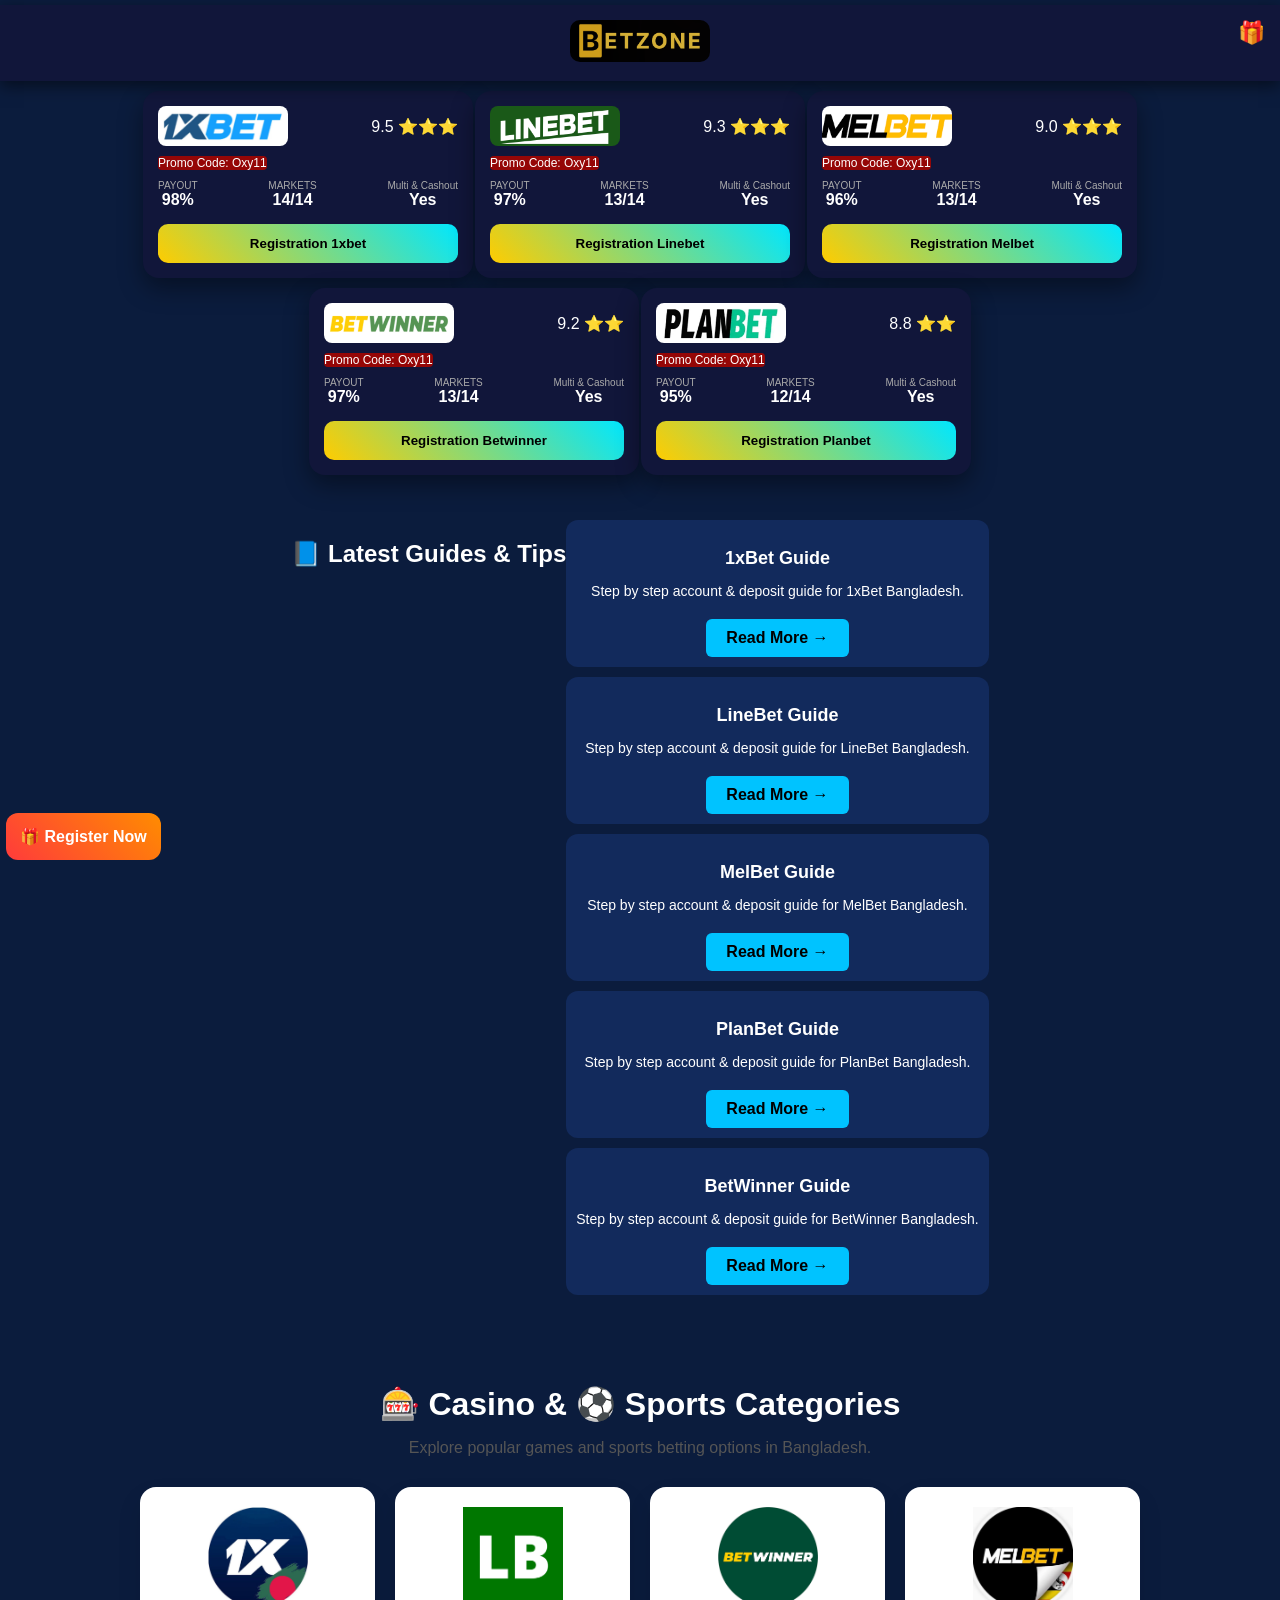
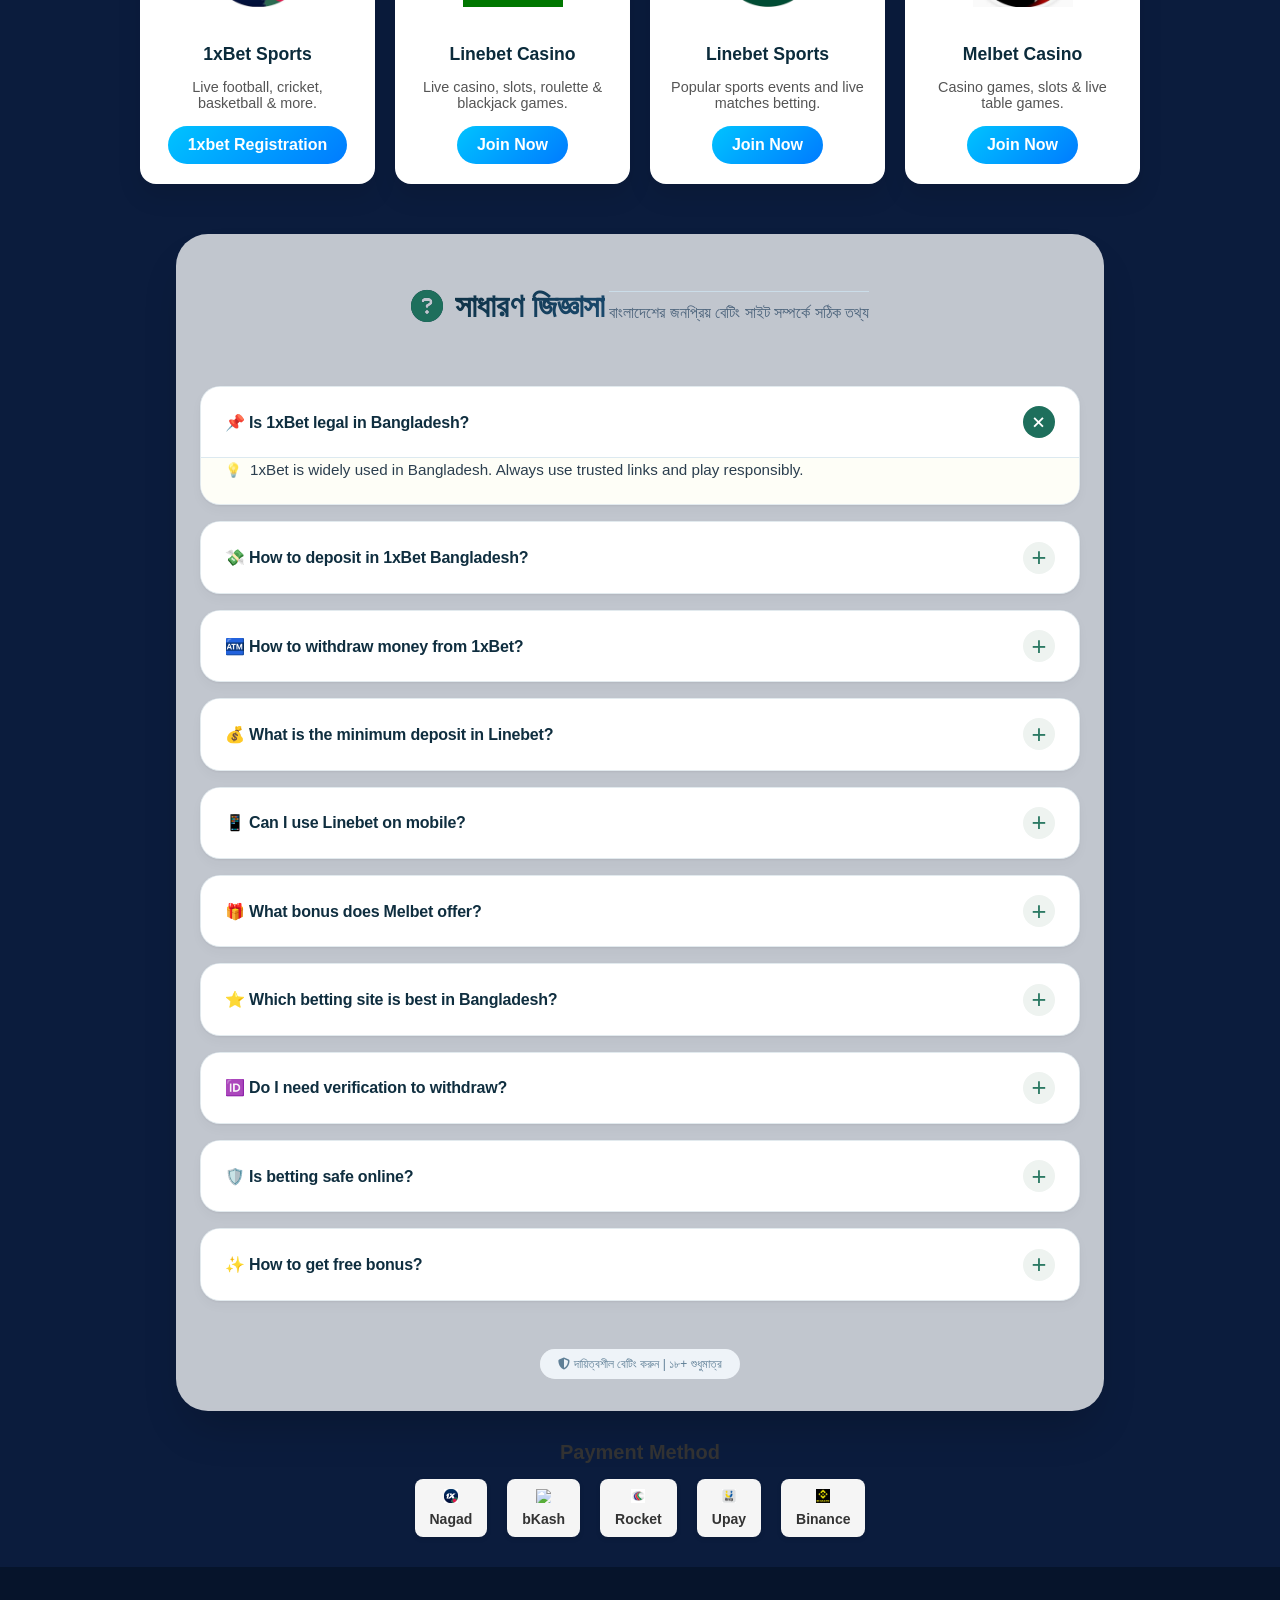
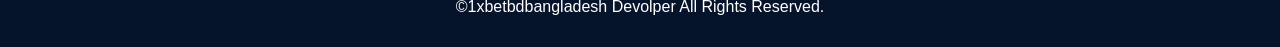
==== commit d69c70bf: "Update index.html" ====
--- a/index.html
+++ b/index.html
@@ -1,232 +1,1208 @@
 <!DOCTYPE html>
 <html lang="en">
 <head>
-    <meta charset="UTF-8">
-    <meta name="viewport" content="width=device-width, initial-scale=1.0">
+<meta charset="UTF-8">
+<meta name="viewport" content="width=device-width, initial-scale=1.0">
+<title>1xbet Bangladesh </title>
+    <link rel="stylesheet" href="style.css"> 
+      
+
+<link rel="stylesheet" href="https://cdnjs.cloudflare.com/ajax/libs/font-awesome/6.4.2/css/all.min.css">
+<!-- Primary Meta Tags -->
+<title>Bangladesh | Official Betting Portal</title>
+<meta name="title" content="Bangladesh | Official Betting Portal">
+<meta name="description" content="1xBet, Linebet এবং Melbet বাংলাদেশ। দ্রুত বিকাশ ও নগদ ডিপোজিট, ১০০% বোনাস এবং সরাসরি ক্যাসিনো খেলার সেরা প্ল্যাটফর্ম। আজই রেজিস্টার করুন এবং প্রোমো কোড ব্যবহার করে বোনাস জিতুন!">
+<meta name="keywords" content="1xBet, 1xbet Bangladesh, 1xbet Register, 1xbet login, 1xbet promo code, online bet, casino, slots, Linebet, linebet login, linebet register, nagad deposit, bkash deposit, 1win, 1xbet support, onlinebet support, agent deposit, Melbet BD, 1xbet app download">
+
+<meta name="author" content="Null Man">
+<meta name="robots" content="index, follow">
+<meta name="google-site-verification=ZOsgojzIgWFqMjd528DsOpSP2q3yF0vUfsryPS0DWKw">
+
+<!-- Open Graph / Facebook -->
+<meta property="og:type" content="website">
+<meta property="og:url" content="https://1xbetbdbangladesh.store/">
+<meta property="og:title" content="Bangladesh | Official Betting Portal">
+<meta property="og:description" content="একাউন্ট খুলুন। দ্রুত ডিপোজিট, উইথড্র এবং বোনাস সুবিধা।">
+<meta property="og:image" content="https://1xbetbdbangladesh.store/fb1x.jpeg?v=3">
+<meta property="og:image:alt" content="Official Betting Portal Bangladesh">
+<meta property="og:site_name" content="1xBet Bangladesh">
+
+<!-- Twitter -->
+<meta name="twitter:card" content="summary_large_image">
+<meta name="twitter:url" content="https://1xbetbdbangladesh.store/">
+<meta name="twitter:title" content="Bangladesh | Official Betting Portal">
+<meta name="twitter:description" content="একাউন্ট খুলুন। দ্রুত ডিপোজিট, উইথড্র এবং বোনাস সুবিধা।">
+<meta name="twitter:image" content="https://1xbetbdbangladesh.store/assets/twitter-image.png">
+<meta name="twitter:site" content="@sajibvai_bot">
+<meta name="twitter:creator" content="@sajibvai_bot">
+
+<!-- Favicon -->
+<link rel="icon" type="image/png" sizes="32x32" href="favlogo.jpeg">
+<link rel="icon" type="image/png" sizes="16x16" href="favlogo.jpeg">
+<link rel="apple-touch-icon" href="favlogo.jpeg">
+
+
+<!-- Sitemap -->
+<link rel="sitemap" type="application/xml" title="Sitemap" href="https://1xbetbdbangladesh.store/sitemap.xml">
+<style>
+body {
+    background: #0b0f2a;
+    font-family: Arial, sans-serif;
+    margin: 0;
     
-    <title>Oxy Club - Goal90, Bdt20, Gameon24 Official Portal</title>
-    <meta name="description" content="Join Oxy Club for Goal90, Bdt20, and Gameon24. Best online betting sites in BD with fast withdrawal and Oxy11 promo code.">
-    <meta name="keywords" content="bdt20, gameon24, goal90, online bet, oxy Club, bd site, betting site bangladesh">
-
-    <link href="https://fonts.googleapis.com/css2?family=Roboto:wght@400;500;700&display=swap" rel="stylesheet">
-    <link rel="stylesheet" href="https://cdnjs.cloudflare.com/ajax/libs/font-awesome/6.0.0/css/all.min.css">
-
-    <style>
-        body {
-            margin: 0;
-            padding: 10px;
-            background-color: #030810;
-            font-family: 'Roboto', sans-serif;
-            color: #ffffff;
-        }
-
-        /* --- Compact Pro Header --- */
-        .pro-header {
-            display: flex;
-            justify-content: space-between;
-            align-items: center;
-            padding: 8px 15px;
-            background: #112b44;
-            border-bottom: 2px solid #00d1b2;
-            position: sticky;
-            top: 0;
-            z-index: 1000;
-            border-radius: 8px;
-            margin-bottom: 15px;
-        }
-
-        .header-left { display: flex; flex-direction: column; }
-        .op-status { font-size: 11px; font-weight: 700; display: flex; align-items: center; gap: 5px; }
-        .status-pill { background: #00ff88; color: #000; padding: 1px 8px; border-radius: 12px; font-size: 9px; text-transform: uppercase; }
-        .blink { width: 6px; height: 6px; background: #000; border-radius: 50%; animation: blinker 1s linear infinite; }
-        .header-wa { font-size: 12px; color: #00d1b2; text-decoration: none; font-weight: bold; }
-        .header-right img { height: 35px; border-radius: 4px; }
-        @keyframes blinker { 50% { opacity: 0; } }
-
-        /* --- Card Container --- */
-        .card-container {
-            max-width: 480px;
-            margin: 0 auto;
-            padding-bottom: 20px;
-        }
-
-        /* --- Premium Card Style --- */
-        .bet-card {
-            background-color: #112b44;
-            border-radius: 20px;
-            padding: 20px;
-            margin-bottom: 18px;
-            border: 1px solid rgba(255,255,255,0.05);
-            box-shadow: 0 8px 20px rgba(0,0,0,0.4);
-        }
-
-        .card-header-row {
-            display: flex;
-            justify-content: space-between;
-            align-items: center;
-            margin-bottom: 12px;
-        }
-
-        .brand-logo img {
-            height: 40px;
-            background: #fff;
-            padding: 5px 10px;
-            border-radius: 10px;
-            object-fit: contain;
-        }
-
-        .rating-box {
-            display: flex;
-            align-items: center;
-            gap: 8px;
-        }
-
-        .rating-num { font-size: 18px; font-weight: 700; color: #fff; }
-        .stars { color: #f7b731; font-size: 14px; }
-
-        .promo-badge {
-            background-color: #f61b36;
-            color: #fff;
-            padding: 3px 12px;
-            border-radius: 6px;
-            font-size: 12px;
-            font-weight: 700;
-            display: inline-block;
-            margin-bottom: 15px;
-        }
-
-        .details-row {
-            display: grid;
-            grid-template-columns: 1fr 1fr 1fr;
-            text-align: center;
-            margin-bottom: 15px;
-        }
-
-        .det-label { color: #aaa; font-size: 10px; text-transform: uppercase; }
-        .det-val { color: #fff; font-size: 15px; font-weight: 700; display: block; margin-top: 2px; }
-
-        /* Gradient Button */
-        .reg-btn {
-            display: block;
-            background: linear-gradient(90deg, #f7df1e, #00d2ff);
-            color: #000;
-            text-decoration: none;
-            padding: 12px;
-            border-radius: 12px;
-            text-align: center;
-            font-weight: 700;
-            font-size: 14px;
-            text-transform: capitalize;
-        }
-
-        /* --- Floating WhatsApp Button --- */
-        .wa-float {
-            position: fixed;
-            width: 60px;
-            height: 60px;
-            bottom: 30px;
-            right: 20px;
-            background-color: #25d366;
-            color: #FFF;
-            border-radius: 50px;
-            text-align: center;
-            font-size: 35px;
-            box-shadow: 2px 2px 15px rgba(0,0,0,0.4);
-            z-index: 1000;
-            display: flex;
-            align-items: center;
-            justify-content: center;
-            text-decoration: none;
-            animation: pulse 2s infinite;
-        }
-
-        @keyframes pulse {
-            0% { transform: scale(1); box-shadow: 0 0 0 0 rgba(37, 211, 102, 0.7); }
-            70% { transform: scale(1.05); box-shadow: 0 0 0 15px rgba(37, 211, 102, 0); }
-            100% { transform: scale(1); box-shadow: 0 0 0 0 rgba(37, 211, 102, 0); }
-        }
-    </style>
+}
+
+/* HEADER */
+.header {
+    margin: 5px auto; 
+    background: #11163a;
+    padding: 15px;
+    text-align: center;
+    box-shadow: 0 5px 15px rgba(0,0,0,0.5);
+    position: relative;
+}
+
+.header img {
+    width: 140px;
+    border-radius: 10px;
+}
+
+/* Gift Icon */
+.gift-icon{
+    position:absolute;
+    right:15px;
+    top:15px;
+    font-size:22px;
+    cursor:pointer;
+}
+
+/* CARDS */
+.container {
+    display: flex;
+    flex-wrap: wrap;
+    justify-content: center;
+}
+
+.brand-card {
+    width: 300px;
+    background: #11163a;
+    border-radius: 16px;
+    padding: 15px;
+    color: #fff;
+    box-shadow: 0 10px 25px rgba(0,0,0,0.4);
+    transition: 0.3s;
+    margin: 5px 1px;
+}
+
+.brand-card:hover {
+    transform: translateY(-6px);
+}
+
+.card-header {
+    display: flex;
+    justify-content: space-between;
+    align-items:center;
+}
+
+.logo {
+    width: 130px;
+    height: 40px;
+    border-radius: 8px;
+    object-fit: cover;
+}
+
+.brand-name {
+    font-size: 12px;
+    font-weight: normal;
+    margin: 10px 0;
+    background: linear-gradient(45deg, #950606, #950606);
+    display: inline-block;
+    border-radius: 4px;
+}
+
+.stats-grid {
+    display: flex;
+    justify-content: space-between;
+    margin-bottom: 15px;
+}
+
+.stat-item {
+    text-align: center;
+}
+
+.stat-label {
+    font-size: 10px;
+    color: #aaa;
+}
+
+.stat-value {
+    font-weight: bold;
+}
+
+.signup-btn {
+    width: 100%;
+    padding: 12px;
+    border: none;
+    background: linear-gradient(45deg, #ffcc00, #00e7ff);
+    border-radius: 10px;
+    font-weight: bold;
+    cursor: pointer;
+    transition: 0.3s;
+}
+
+.signup-btn:hover {
+    background: linear-gradient(45deg, #00e7ff, #ffa726);
+}
+.payment-methods {
+    text-align: center;
+    margin: 30px 0;
+    font-family: sans-serif;
+    text-color: red;
+}
+.payment-methods h3 {
+    font-size: 20px;
+    margin-bottom: 15px;
+    color: #333;
+}
+.payment-cards {
+    display: flex;
+    justify-content: center;
+    gap: 20px;
+    flex-wrap: wrap;
+}
+.payment-card {
+    display: flex;
+    flex-direction: column;
+    align-items: center;
+    background: #f5f5f5;
+    padding: 10px 15px;
+    border-radius: 8px;
+    box-shadow: 0 2px 5px rgba(0,0,0,0.1);
+    transition: transform 0.2s;
+}
+.payment-card img {
+    width: 15px;
+    height: 14px;
+    object-fit: contain;
+    margin-bottom: 8px;
+}
+.payment-card span {
+    font-size: 14px;
+    font-weight: bold;
+    color: #333;
+}
+.payment-card:hover {
+    transform: translateY(-5px);
+}
+
+    /* GENERAL */
+body {
+  margin: 0;
+  font-family: Arial, sans-serif;
+  background: #0b1c3d;
+  color: #fff;
+}
+
+/* HEADER */
+header {
+  background: #06142b;
+  padding: 15px;
+  text-align: center;
+}
+
+/* HERO SECTION */
+.hero {
+  text-align: center;
+  padding: 40px 20px;
+}
+
+/* BUTTON */
+.btn {
+  display: inline-block;
+  background: #00c3ff;
+  color: #000;
+  padding: 10px 20px;
+  text-decoration: none;
+  border-radius: 6px;
+  margin-top: 10px;
+  font-weight: bold;
+}
+
+.btn:hover {
+  background: #00a2d6;
+}
+
+/* BLOG SECTION */
+.blog-section {
+  padding: 40px 10px;
+  text-align: center;
+}
+
+.blog-grid {
+  display: grid;
+  grid-template-columns: repeat(auto-fit, minmax(250px, 1fr));
+  gap: 10px;
+}
+
+.blog-card {
+  background: #122a5c;
+  padding: 10px;
+  border-radius: 12px;
+  transition: 0.3s;
+}
+
+.blog-card:hover {
+  transform: translateY(-5px);
+  background: #1a3b7a;
+}
+
+.blog-card h3 {
+  font-size: 18px;
+  margin-bottom: 10px;
+}
+
+.blog-card p {
+  font-size: 14px;
+  margin-bottom: 10px;
+}
+
+/* Games Section */
+.games-section {
+  max-width: 1000px;
+  margin: 50px auto;
+  padding: 0 20px;
+  text-align: center;
+}
+
+.games-section h2 {
+  font-size: 2rem;
+  margin-bottom: 10px;
+}
+
+.games-section p {
+  color: #555;
+  margin-bottom: 30px;
+}
+
+/* Cards container */
+.games-cards {
+  display: grid;
+  grid-template-columns: repeat(auto-fit, minmax(220px, 1fr));
+  gap: 20px;
+}
+
+/* Individual card */
+.game-card {
+  background: #fff;
+  border-radius: 16px;
+  padding: 20px;
+  box-shadow: 0 12px 25px rgba(0,0,0,0.1);
+  transition: transform 0.3s ease, box-shadow 0.3s ease;
+}
+
+.game-card:hover {
+  transform: translateY(-5px);
+  box-shadow: 0 20px 35px rgba(0,0,0,0.15);
+}
+
+.game-card img {
+  max-width: 100px;
+  margin-bottom: 15px;
+}
+
+.game-card h3 {
+  font-size: 1.1rem;
+  margin-bottom: 10px;
+  color: #0b2b3b;
+}
+
+.game-card p {
+  font-size: 0.9rem;
+  color: #555;
+  margin-bottom: 15px;
+}
+
+/* Join button */
+.btn-join {
+  display: inline-block;
+  background: linear-gradient(135deg,#00c3ff,#007bff);
+  color: #fff;
+  padding: 10px 20px;
+  border-radius: 50px;
+  font-weight: 600;
+  text-decoration: none;
+  transition: 0.3s;
+}
+
+.btn-join:hover {
+  background: linear-gradient(135deg,#007bff,#00c3ff);
+  transform: scale(1.05);
+}
+
+/* Responsive */
+@media (max-width: 600px) {
+  .games-cards {
+    grid-template-columns: 1fr;
+  }
+
+  .game-card img {
+    max-width: 80px;
+  }
+}
+
+/* FAQ কন্টেইনার - মডার্ন কার্ড স্টাইল */
+.faq-container {
+  max-width: 880px;
+  margin: 0 auto;
+  background: rgba(255,255,255,0.75);
+  backdrop-filter: blur(2px);
+  border-radius: 2rem;
+  box-shadow: 0 25px 45px -12px rgba(0,0,0,0.2), 0 2px 6px rgba(0,0,0,0.02);
+  padding: 2rem 1.5rem;
+  transition: all 0.2s ease;
+}
+
+/* হেডার স্টাইল */
+.faq-header {
+  text-align: center;
+  margin-bottom: 2.5rem;
+}
+
+.faq-header h1 {
+  font-size: 2rem;
+  font-weight: 700;
+  background: linear-gradient(135deg, #0b2b3b, #1a4a6f);
+  background-clip: text;
+  -webkit-background-clip: text;
+  color: transparent;
+  letter-spacing: -0.3px;
+  display: inline-flex;
+  align-items: center;
+  gap: 12px;
+}
+
+.faq-header h1 i {
+  background: none;
+  color: #1e6f5c;
+  font-size: 2rem;
+  background-clip: unset;
+  -webkit-background-clip: unset;
+}
+
+.faq-header p {
+  color: #4a627a;
+  margin-top: 10px;
+  font-weight: 500;
+  border-top: 1px solid #cbdde9;
+  display: inline-block;
+  padding-top: 12px;
+}
+
+/* অ্যাকর্ডিয়ন আইটেম */
+.faq-item {
+  background: #ffffff;
+  border-radius: 1.25rem;
+  margin-bottom: 1rem;
+  box-shadow: 0 5px 12px rgba(0, 0, 0, 0.03), 0 1px 2px rgba(0, 0, 0, 0.05);
+  transition: all 0.2s ease;
+  border: 1px solid rgba(158, 184, 200, 0.3);
+  overflow: hidden;
+}
+
+.faq-item:hover {
+  border-color: #9bc4d4;
+  box-shadow: 0 12px 20px -12px rgba(0, 65, 80, 0.15);
+}
+
+/* বাটন স্টাইল */
+.faq-btn {
+  width: 100%;
+  background: white;
+  border: none;
+  padding: 1.2rem 1.5rem;
+  display: flex;
+  justify-content: space-between;
+  align-items: center;
+  font-size: 1rem;
+  font-weight: 600;
+  color: #0f2e3f;
+  cursor: pointer;
+  transition: all 0.2s;
+  text-align: left;
+  font-family: 'Inter', sans-serif;
+}
+
+.faq-btn span:first-child {
+  flex: 1;
+  padding-right: 12px;
+  font-size: 1rem;
+  letter-spacing: -0.2px;
+}
+
+/* আইকন স্টাইল */
+.icon {
+  font-size: 1.6rem;
+  font-weight: 400;
+  transition: transform 0.3s cubic-bezier(0.2, 0.9, 0.4, 1.1);
+  color: #2c7a64;
+  background: #eef3f0;
+  width: 32px;
+  height: 32px;
+  display: inline-flex;
+  align-items: center;
+  justify-content: center;
+  border-radius: 50%;
+}
+
+/* যখন অ্যাক্টিভ থাকবে আইকন ঘুরবে */
+.faq-item.active .icon {
+  transform: rotate(45deg);
+  background: #1e6f5c;
+  color: white;
+}
+
+/* কন্টেন্ট (উত্তর) */
+.faq-content {
+  max-height: 0;
+  overflow: hidden;
+  transition: max-height 0.4s ease-out, padding 0.2s ease;
+  background-color: #fefef7;
+  border-top: 0px solid #e2edf2;
+  font-size: 0.95rem;
+  line-height: 1.55;
+  color: #2c3f4f;
+  padding: 0 1.5rem;
+  margin: 0;
+}
+
+.faq-item.active .faq-content {
+  max-height: 220px; /* পর্যাপ্ত জায়গা, যেকোনো কন্টেন্টের জন্য */
+  padding: 0rem 1.5rem 1.4rem 1.5rem;
+  border-top-width: 1px;
+  border-top-color: #dce9f0;
+  border-top-style: solid;
+}
+
+/* কন্টেন্টের ভিতরে কিছু স্টাইলিশ টাচ */
+.faq-content::before {
+  content: "💡";
+  font-size: 0.85rem;
+  margin-right: 8px;
+  opacity: 0.7;
+}
+
+/* কাস্টম স্ক্রল বার */
+::-webkit-scrollbar {
+  width: 6px;
+}
+::-webkit-scrollbar-track {
+  background: #e2ecf2;
+  border-radius: 10px;
+}
+::-webkit-scrollbar-thumb {
+  background: #8bb4c4;
+  border-radius: 10px;
+}
+
+/* রেসপন্সিভ */
+@media (max-width: 600px) {
+  body {
+    padding: 1rem;
+  }
+  .faq-container {
+    padding: 1.2rem;
+  }
+  .faq-btn {
+    padding: 1rem 1.2rem;
+  }
+  .faq-item.active .faq-content {
+    padding: 0rem 1.2rem 1.2rem 1.2rem;
+  }
+  .faq-btn span:first-child {
+    font-size: 0.9rem;
+  }
+  .icon {
+    width: 28px;
+    height: 28px;
+    font-size: 1.4rem;
+  }
+}
+
+/* ফুটার নোট */
+.note {
+  text-align: center;
+  margin-top: 2rem;
+  font-size: 0.75rem;
+  color: #5f7f96;
+  background: #eef3f8;
+  display: inline-block;
+  width: auto;
+  padding: 8px 18px;
+  border-radius: 50px;
+  backdrop-filter: blur(4px);
+}
+.footer-note-wrap {
+  display: flex;
+  justify-content: center;
+  margin-top: 1rem;
+}
+
+/* ছোট ছোট হাইলাইট */
+.faq-content strong {
+  color: #1c6d5e;
+    }
+/* FOOTER */
+footer {
+  text-align: center;
+  padding: 15px;
+  background: #06142b;
+  margin-top: 20px;
+}
+/* Sticky CTA Button */
+.sticky-cta {
+    position: fixed;
+    bottom: 40px;
+    left: 6px;
+    padding: 14px;
+    background: linear-gradient(45deg, #ff3b3b, #ff8c00);
+    color: white;
+    border: none;
+    font-size: 16px;
+    font-weight: bold;
+    border-radius: 12px;
+    z-index: 9999;
+    animation: pulse 1.5s infinite;
+}
+
+@keyframes pulse {
+    0% { transform: scale(1); }
+    50% { transform: scale(1.05); }
+    100% { transform: scale(1); }
+}
+
+/* SPIN MODAL */
+#spinModal{
+display:none;
+position:fixed;
+z-index:99999;
+left:0;
+top:0;
+width:100%;
+height:100%;
+background:rgba(0,0,0,0.8);
+}
+
+.spin-box{
+background:#111;
+margin:15% auto;
+padding:20px;
+width:300px;
+border-radius:10px;
+text-align:center;
+color:white;
+position:relative;
+}
+
+#wheel{
+width:250px;
+height:250px;
+border-radius:50%;
+border:6px solid white;
+margin:20px auto;
+position:relative;
+overflow:hidden;
+}
+
+/* REGISTER POPUP */
+#registerPopup{
+display:none;
+position:fixed;
+z-index:99999;
+left:0;
+top:0;
+width:100%;
+height:100%;
+background:rgba(0,0,0,0.7);
+     border-radius: 10px;
+}
+
+.popup-content{
+background:#0b1c3d;
+margin:15% auto;
+padding:20px;
+width:90%;
+max-width:350px;
+border-radius:15px;
+text-align:center;
+color:white;
+position:relative;
+transform: scale(0);
+opacity:0;
+transition: all 0.4s ease;
+}
+
+.popup-content.animate-popup{
+transform:scale(1);
+opacity:1;
+}
+
+.popup-content .close{
+position:absolute;
+top:10px;
+right:12px;
+font-size:22px;
+cursor:pointer;
+}
+/* Site Buttons */
+.site-btn, .whatsapp-btn{
+display:flex;
+align-items:center;
+justify-content:flex-start;
+margin:10px 0;
+padding:12px;
+border-radius:8px;
+font-weight:bold;
+text-decoration:none;
+color:white;
+transition:0.3s;
+}
+.site-btn{background:#1e90ff;}
+.site-btn:hover{background:#3aa0ff;}
+.whatsapp-btn{background:#25d366;}
+.whatsapp-btn:hover{background:#20b858;}
+.site-logo{width:100px;height:35px;margin-right:10px;}
+.or-separator{margin:12px 0;font-weight:bold;color:white;font-size:14px;}
+</style>
 </head>
 <body>
 
-    <header class="pro-header">
-        <div class="header-left">
-            <div class="op-status">
-                Operator: <span class="status-pill"><span class="blink"></span> Online</span>
-            </div>
-            <a href="https://wa.me/8801826444505" class="header-wa">
-                <i class="fab fa-whatsapp"></i> 01826444505
-            </a>
-        </div>
-        <div class="header-right">
-            <img src="mainlogo.jpg" alt="Oxy Club">
-        </div>
-    </header>
-
-    <div class="card-container">
-
-        <article class="bet-card">
-            <div class="card-header-row">
-                <div class="brand-logo">
-                    <img src="gl.jpg" alt="Goal90">
-                </div>
-                <div class="rating-box">
-                    <span class="rating-num">9.8</span>
-                    <div class="stars"><i class="fas fa-star"></i><i class="fas fa-star"></i><i class="fas fa-star"></i></div>
-                </div>
-            </div>
-            <span class="promo-badge">Promo Code: Oxy11</span>
-            <div class="details-row">
-                <div class="det-label">payout<span class="det-val">99%</span></div>
-                <div class="det-label">markets<span class="det-val">14/14</span></div>
-                <div class="det-label">multi & cashout<span class="det-val">Yes</span></div>
-            </div>
-            <a href="https://goal90.live/" class="reg-btn">Registration Goal90</a>
-        </article>
-
-        <article class="bet-card">
-            <div class="card-header-row">
-                <div class="brand-logo">
-                    <img src="gm.jpg" alt="Gameon24">
-                </div>
-                <div class="rating-box">
-                    <span class="rating-num">9.5</span>
-                    <div class="stars"><i class="fas fa-star"></i><i class="fas fa-star"></i><i class="fas fa-star"></i></div>
-                </div>
-            </div>
-            <span class="promo-badge">Oxy Club Join</span>
-            <div class="details-row">
-                <div class="det-label">payout<span class="det-val">97%</span></div>
-                <div class="det-label">markets<span class="det-val">13/14</span></div>
-                <div class="det-label">multi & cashout<span class="det-val">Yes</span></div>
-            </div>
-            <a href="https://gameon24.live/" class="reg-btn">Registration Gameon24</a>
-        </article>
-
-        <article class="bet-card">
-            <div class="card-header-row">
-                <div class="brand-logo">
-                    <img src="bd.jpg" alt="Bdt20">
-                </div>
-                <div class="rating-box">
-                    <span class="rating-num">9.3</span>
-                    <div class="stars"><i class="fas fa-star"></i><i class="fas fa-star"></i><i class="fas fa-star"></i></div>
-                </div>
-            </div>
-            <span class="promo-badge">Promo Code: Oxy11</span>
-            <div class="details-row">
-                <div class="det-label">payout<span class="det-val">96%</span></div>
-                <div class="det-label">markets<span class="det-val">12/14</span></div>
-                <div class="det-label">multi & cashout<span class="det-val">Yes</span></div>
-            </div>
-            <a href="https://bdt20.net/" class="reg-btn">Registration Bdt20</a>
-        </article>
-
-    </div>
-
-    <a href="https://wa.me/8801826444505" class="wa-float" target="_blank">
-        <i class="fab fa-whatsapp"></i>
+<!-- HEADER -->
+<div class="header">
+    <img src="logo.png" alt="Oxy Club Logo">
+    <div class="gift-icon" onclick="openSpin()">🎁</div>
+</div>
+    
+<!-- CARDS SYSTEM -->
+<div class="container">
+
+<!-- 1XBET -->
+<div class="brand-card">
+    <div class="card-header">
+        <img src="1xbet1.jpeg" class="logo">
+        <div class="rating-number">9.5 ⭐⭐⭐</div>
+    </div>
+    <div class="brand-name">Promo Code: Oxy11</div>
+    <div class="stats-grid">
+        <div class="stat-item">
+            <div class="stat-label">PAYOUT</div>
+            <div class="stat-value">98%</div>
+            
+        </div>
+        <div class="stat-item">
+            <div class="stat-label">MARKETS</div>
+            <div class="stat-value">14/14</div>
+        </div>
+        <div class="stat-item">
+            <div class="stat-label">Multi & Cashout</div>
+            <div class="stat-value">Yes</div>
+        </div>
+    </div>
+    <a href="https://refpa3267686.top/L?tag=d_905607m_1622c_2023&site=905607&ad=1622" target="_blank">
+        <button class="signup-btn">Registration 1xbet</button>
+       
     </a>
-
+      
+</div>
+
+<!-- LINEBET -->
+<div class="brand-card">
+    <div class="card-header">
+        <img src="lb.png" class="logo">
+        <div class="rating-number">9.3 ⭐⭐⭐</div>
+    </div>
+    <div class="brand-name">Promo Code: Oxy11</div>
+    <div class="stats-grid">
+        <div class="stat-item">
+            <div class="stat-label">PAYOUT</div>
+            <div class="stat-value">97%</div>
+        </div>
+        <div class="stat-item">
+            <div class="stat-label">MARKETS</div>
+            <div class="stat-value">13/14</div>
+        </div>
+        
+             <div class="stat-item">
+            <div class="stat-label">Multi & Cashout</div>
+            <div class="stat-value">Yes</div>
+             </div>
+    </div>
+    <a href="https://lb-aff.com/L?tag=d_1050501m_22611c_&site=1050501&ad=22611&r=en" target="_blank">
+        <button class="signup-btn"> Registration Linebet</button>
+    </a>
+    
+</div>
+      
+
+<!-- MELBET -->
+<div class="brand-card">
+    <div class="card-header">
+        <img src="melbet1.png" class="logo">
+        <div class="rating-number">9.0 ⭐⭐⭐</div>
+    </div>
+    <div class="brand-name">Promo Code: Oxy11</div>
+    <div class="stats-grid">
+        <div class="stat-item">
+            <div class="stat-label">PAYOUT</div>
+            <div class="stat-value">96%</div>
+        </div>
+        <div class="stat-item">
+            <div class="stat-label">MARKETS</div>
+            <div class="stat-value">13/14</div>
+        </div>
+        
+           <div class="stat-item">
+            <div class="stat-label">Multi & Cashout</div>
+            <div class="stat-value">Yes</div>
+        </div>
+    </div>
+    <a href="https://refpa3665.com/L?tag=d_1298429m_18757c_&site=1298429&ad=18757&r=registration" target="_blank">
+        <button class="signup-btn"> Registration Melbet</button>
+    </a>
+</div>
+
+<!-- BETWINNER -->
+<div class="brand-card">
+    <div class="card-header">
+        <img src="betwin.webp" class="logo">
+        <div class="rating-number">9.2 ⭐⭐</div>
+    </div>
+    <div class="brand-name">Promo Code: Oxy11</div>
+    <div class="stats-grid">
+        <div class="stat-item">
+            <div class="stat-label">PAYOUT</div>
+            <div class="stat-value">97%</div>
+        </div>
+        <div class="stat-item">
+            <div class="stat-label">MARKETS</div>
+            <div class="stat-value">13/14</div>
+        </div>
+        
+             <div class="stat-item">
+            <div class="stat-label">Multi & Cashout</div>
+            <div class="stat-value">Yes</div>
+        </div>
+    </div>
+    <a href="https://betwinner-96105.pro/en/registration?btag=d_45804m_418357c_bw_Qiq4ckBsYorJcC1CpGtzAC&type=fast&bonus=SPORT&currency=BDT" target="_blank">
+        <button class="signup-btn"> Registration Betwinner</button>
+    </a>
+</div>
+
+<!-- PLANBET -->
+<div class="brand-card">
+    <div class="card-header">
+        <img src="planbet.webp" class="logo">
+        <div class="rating-number">8.8 ⭐⭐</div>
+    </div>
+    <div class="brand-name">Promo Code: Oxy11</div>
+    <div class="stats-grid">
+        <div class="stat-item">
+            <div class="stat-label">PAYOUT</div>
+            <div class="stat-value">95%</div>
+        </div>
+        <div class="stat-item">
+            <div class="stat-label">MARKETS</div>
+            <div class="stat-value">12/14</div>
+        </div>
+        <div class="stat-item">
+            <div class="stat-label">Multi & Cashout</div>
+            <div class="stat-value">Yes</div>
+        </div>
+    </div>
+    <a href="https://plnbt.com/L?tag=d_4033205m_99037c_&site=4033205&ad=99037" target="_blank">
+        <button class="signup-btn">Registration Planbet</button>
+    </a>
+</div>
+
+</div>
+
+<!-- BLOG SECTION START -->
+<section class="blog-section">
+  <div class="container">
+    <h2>📘 Latest Guides & Tips</h2>
+
+    <div class="blog-grid">
+
+      <!-- 1xBet -->
+      <div class="blog-card">
+        <h3>1xBet Guide</h3>
+        <p>Step by step account & deposit guide for 1xBet Bangladesh.</p>
+        <a href="blog1-1xbet.html" class="btn">Read More →</a>
+      </div>
+
+      <!-- LineBet -->
+      <div class="blog-card">
+        <h3>LineBet Guide</h3>
+        <p>Step by step account & deposit guide for LineBet Bangladesh.</p>
+        <a href="blog2-linebet.html" class="btn">Read More →</a>
+      </div>
+
+      <!-- MelBet -->
+      <div class="blog-card">
+        <h3>MelBet Guide</h3>
+        <p>Step by step account & deposit guide for MelBet Bangladesh.</p>
+        <a href="blog3-melbet.html" class="btn">Read More →</a>
+      </div>
+
+      <!-- PlanBet -->
+      <div class="blog-card">
+        <h3>PlanBet Guide</h3>
+        <p>Step by step account & deposit guide for PlanBet Bangladesh.</p>
+        <a href="blog4-planbet.html" class="btn">Read More →</a>
+      </div>
+
+      <!-- BetWinner -->
+      <div class="blog-card">
+        <h3>BetWinner Guide</h3>
+        <p>Step by step account & deposit guide for BetWinner Bangladesh.</p>
+        <a href="blog5-betwinner.html" class="btn">Read More →</a>
+      </div>
+
+    </div>
+  </div>
+</section>
+<!-- BLOG SECTION END -->
+
+    <!-- Casino & Sports Section -->
+<section class="games-section">
+  <h2>🎰 Casino & ⚽ Sports Categories</h2>
+  <p>Explore popular games and sports betting options in Bangladesh.</p>
+
+  <div class="games-cards">
+    <!-- 1xBet Sports -->
+    <div class="game-card">
+      <img src="fb1x.jpeg" alt="1xBet Sports">
+      <h3>1xBet Sports</h3>
+      <p>Live football, cricket, basketball & more.</p>
+      <a href="https://refpa3267686.top/L?tag=d_905607m_1622c_2023&site=905607&ad=1622" target="_blank" class="btn-join">1xbet Registration</a>
+    </div>
+
+    <!-- 1limebet Casino -->
+    <div class="game-card">
+      <img src="fblb.png" alt="1xBet Casino">
+      <h3>Linebet Casino</h3>
+      <p>Live casino, slots, roulette & blackjack games.</p>
+      <a href="https://lb-aff.com/L?tag=d_1050501m_22611c_&site=1050501&ad=22611&r=en" target="_blank" class="btn-join">Join Now</a>
+    </div>
+
+    <!-- betwinner Sports -->
+    <div class="game-card">
+      <img src="fbb1.png" alt="Linebet Sports">
+      <h3>Linebet Sports</h3>
+      <p>Popular sports events and live matches betting.</p>
+      <a href="https://betwinner-96105.pro/en/registration?btag=d_45804m_418357c_bw_Qiq4ckBsYorJcC1CpGtzAC&type=fast&bonus=SPORT&currency=BDT" target="_blank" class="btn-join">Join Now</a>
+    </div>
+
+    <!-- Melbet Casino -->
+    <div class="game-card">
+      <img src="fbmlb.jpeg" alt="Melbet Casino">
+      <h3>Melbet Casino</h3>
+      <p>Casino games, slots & live table games.</p>
+      <a href="https://refpa3665.com/L?tag=d_1298429m_18757c_&site=1298429&ad=18757&r=registration" target="_blank" class="btn-join">Join Now</a>
+    </div>
+  </div>
+</section>
+    
+<body>
+
+<div class="faq-container">
+  <div class="faq-header">
+    <h1>
+      <i class="fas fa-question-circle"></i> 
+      সাধারণ জিজ্ঞাসা
+    </h1>
+    <p>বাংলাদেশের জনপ্রিয় বেটিং সাইট সম্পর্কে সঠিক তথ্য</p>
+  </div>
+
+  <div class="faq-list">
+    <!-- 1 -->
+    <div class="faq-item">
+      <button class="faq-btn">
+        <span>📌 Is 1xBet legal in Bangladesh?</span>
+        <span class="icon">+</span>
+      </button>
+      <p class="faq-content">1xBet is widely used in Bangladesh. Always use trusted links and play responsibly.</p>
+    </div>
+    <!-- 2 -->
+    <div class="faq-item">
+      <button class="faq-btn">
+        <span>💸 How to deposit in 1xBet Bangladesh?</span>
+        <span class="icon">+</span>
+      </button>
+      <p class="faq-content">You can deposit using bKash, Nagad, Rocket and other local payment methods.</p>
+    </div>
+    <!-- 3 -->
+    <div class="faq-item">
+      <button class="faq-btn">
+        <span>🏧 How to withdraw money from 1xBet?</span>
+        <span class="icon">+</span>
+      </button>
+      <p class="faq-content">Withdraw your winnings easily through mobile banking like bKash or Nagad.</p>
+    </div>
+    <!-- 4 -->
+    <div class="faq-item">
+      <button class="faq-btn">
+        <span>💰 What is the minimum deposit in Linebet?</span>
+        <span class="icon">+</span>
+      </button>
+      <p class="faq-content">Linebet allows low minimum deposits, making it easy for beginners to start.</p>
+    </div>
+    <!-- 5 -->
+    <div class="faq-item">
+      <button class="faq-btn">
+        <span>📱 Can I use Linebet on mobile?</span>
+        <span class="icon">+</span>
+      </button>
+      <p class="faq-content">Yes, Linebet is fully mobile-friendly and also offers an app for Android users.</p>
+    </div>
+    <!-- 6 -->
+    <div class="faq-item">
+      <button class="faq-btn">
+        <span>🎁 What bonus does Melbet offer?</span>
+        <span class="icon">+</span>
+      </button>
+      <p class="faq-content">Melbet offers welcome bonuses, free bets, and casino promotions for new users.</p>
+    </div>
+    <!-- 7 -->
+    <div class="faq-item">
+      <button class="faq-btn">
+        <span>⭐ Which betting site is best in Bangladesh?</span>
+        <span class="icon">+</span>
+      </button>
+      <p class="faq-content">1xBet, Linebet, and Melbet are among the most popular betting sites in Bangladesh.</p>
+    </div>
+    <!-- 8 -->
+    <div class="faq-item">
+      <button class="faq-btn">
+        <span>🆔 Do I need verification to withdraw?</span>
+        <span class="icon">+</span>
+      </button>
+      <p class="faq-content">Yes, most platforms require account verification before withdrawal for security.</p>
+    </div>
+    <!-- 9 -->
+    <div class="faq-item">
+      <button class="faq-btn">
+        <span>🛡️ Is betting safe online?</span>
+        <span class="icon">+</span>
+      </button>
+      <p class="faq-content">Betting is safe if you use trusted platforms and manage your budget carefully.</p>
+    </div>
+    <!-- 10 -->
+    <div class="faq-item">
+      <button class="faq-btn">
+        <span>✨ How to get free bonus?</span>
+        <span class="icon">+</span>
+      </button>
+      <p class="faq-content">Use promo codes like Oxy11 during registration to unlock welcome bonuses.</p>
+    </div>
+  </div>
+  
+  <div class="footer-note-wrap">
+    <div class="note">
+      <i class="fas fa-shield-alt"></i> দায়িত্বশীল বেটিং করুন | ১৮+ শুধুমাত্র
+    </div>
+  </div>
+</div>
+
+<script src="script.js"></script>
 </body>
 </html>
+    <!-- Payment Method Section -->
+<div class="payment-methods">
+    <h3>Payment Method</h3>
+    <div class="payment-cards">
+        <div class="payment-card">
+            <img src="Nagad.jpeg" alt="Nagad Logo">
+            <span>Nagad</span>
+        </div>
+        <div class="payment-card">
+            <img src="BKash.png" alt="bKash Logo">
+            <span>bKash</span>
+        </div>
+        <div class="payment-card">
+            <img src="Rocket.jpeg" alt="Rocket Logo">
+            <span>Rocket</span>
+        </div>
+        <div class="payment-card">
+            <img src="Upay.png" alt="Upay Logo">
+            <span>Upay</span>
+        </div>
+        <div class="payment-card">
+            <img src="Binance.jpeg" alt="Binance Logo">
+            <span>Binance</span>
+        </div>
+    </div>
+</div>
+</html>
+
+    <footer class="site-footer">
+    <div class="footer-container">
+        <p>&copy;1xbetbdbangladesh Devolper All Rights Reserved.</p>
+    </div>
+    </footer>
+<!-- Sticky CTA Button -->
+<button class="sticky-cta" onclick="openRegisterPopup()">🎁 Register Now</button>
+
+<!-- REGISTER POPUP -->
+<div id="registerPopup">
+<div class="popup-content">
+    <span class="close" onclick="closeRegisterPopup()">&times;</span>
+    <h2>🎉 Use Promo Code: Oxy11</h2>
+
+    <a href="https://refpa3267686.top/L?tag=d_905607m_1622c_2023&site=905607&ad=1622" class="site-btn">
+      <img src="1xbet1.png" class="site-logo"> 1xbet
+    </a>
+    <a href="https://lb-aff.com/L?tag=d_1050501m_22611c_&site=1050501&ad=22611&r=en" class="site-btn">
+      <img src="linebet1.jpeg" class="site-logo"> Linebet 
+    </a>
+    <a href="https://refpa3665.com/L?tag=d_1298429m_18757c_&site=1298429&ad=18757&r=registration" class="site-btn">
+      <img src="melbet1.png" class="site-logo"> Melbet 
+    </a>
+
+    <div class="or-separator">OR</div>
+
+    <a href="https://wa.me/8801826444505" target="_blank" class="whatsapp-btn">
+      <img src="whatsapp-logo.jpeg" class="site-logo"> Contact via WhatsApp
+    </a>
+
+</div>
+</div>
+<script>
+    // অ্যাকর্ডিয়ন ফাংশনালিটি: প্রতিটি প্রশ্নে ক্লিক করলে খুলবে/বন্ধ হবে
+// একসাথে মাত্র একটি আইটেম ওপেন থাকবে (সুন্দর ও পরিষ্কার UX এর জন্য)
+
+document.addEventListener('DOMContentLoaded', function() {
+  const faqItems = document.querySelectorAll('.faq-item');
+
+  function closeAllItems() {
+    faqItems.forEach(item => {
+      item.classList.remove('active');
+    });
+  }
+
+  faqItems.forEach(item => {
+    const button = item.querySelector('.faq-btn');
+    button.addEventListener('click', () => {
+      const isActive = item.classList.contains('active');
+      
+      // সব বন্ধ করে দিন
+      closeAllItems();
+      
+      // যদি আগে সক্রিয় না ছিল, তাহলে এটি খুলুন
+      if (!isActive) {
+        item.classList.add('active');
+      }
+    });
+  });
+
+  // প্রথম আইটেম ডিফল্ট হিসেবে খোলা রাখা (ইউজার এক্সপেরিয়েন্স ভালো হয়)
+  if (faqItems.length > 0) {
+    faqItems[0].classList.add('active');
+  }
+});
+</script>
+
+<!-- SPIN MODAL -->
+<div id="spinModal">
+<div class="spin-box">
+<span onclick="closeSpin()" style="position:absolute;right:10px;top:10px;cursor:pointer;">&times;</span>
+
+<h3>🎯 Spin & Win</h3>
+<div id="wheel"></div>
+
+<div style="
+width:0;
+height:0;
+border-left:10px solid transparent;
+border-right:10px solid transparent;
+border-bottom:20px solid gold;
+margin:auto;
+"></div>
+
+<button onclick="spin()" style="margin-top:10px;padding:10px 20px;">SPIN</button>
+
+</div>
+</div>
+
+<script>
+// Register Popup
+function openRegisterPopup(){
+    var popup = document.getElementById("registerPopup");
+    popup.style.display = "flex";
+    popup.querySelector('.popup-content').classList.add('animate-popup');
+}
+function closeRegisterPopup(){
+    var popup = document.getElementById("registerPopup");
+    popup.style.display = "none";
+    popup.querySelector('.popup-content').classList.remove('animate-popup');
+}
+window.onclick = function(event){
+    var popup = document.getElementById("registerPopup");
+    if(event.target == popup) closeRegisterPopup();
+}
+
+// SPIN
+const spinSites = [
+ {name:">> 1xbet", link:"https://refpa3267686.top/L?tag=d_905607m_1622c_2023&site=905607&ad=1622"},
+ {name:">> Linebet", link:"https://lb-aff.com/L?tag=d_1050501m_22611c_&site=1050501&ad=22611&r=en"},
+ {name:">> Melbet", link:"https://refpa3665.com/L?tag=d_1298429m_18757c_&site=1298429&ad=18757&r=registration"},
+ {name:">> Planbet", link:"https://plnbt.com/L?tag=d_4033205m_99037c_&site=4033205&ad=99037"},
+ {name:">> Betwinner", link:"https://betwinner-96105.pro/en/registration?btag=d_45804m_418357c_bw_Qiq4ckBsYorJcC1CpGtzAC&type=fast&bonus=SPORT&currency=BDT"}
+];
+
+const wheel = document.getElementById("wheel");
+const angle = 360 / spinSites.length;
+
+// create wheel
+spinSites.forEach((site, i)=>{
+ let slice = document.createElement("div");
+ slice.style.position="absolute";
+ slice.style.width="50%";
+ slice.style.height="50%";
+ slice.style.transformOrigin="100% 100%";
+ slice.style.display="flex";
+ slice.style.alignItems="center";
+ slice.style.justifyContent="center";
+ slice.style.transform = `rotate(${i*angle}deg) skewY(${90-angle}deg)`;
+ slice.style.background = i%2?"#ff4757":"#1e90ff";
+
+ let text = document.createElement("span");
+ text.innerText = site.name;
+ text.style.transform="rotate(45deg)";
+ text.style.fontSize="12px";
+text.style.whiteSpace = "nowrap";
+ slice.appendChild(text);
+ wheel.appendChild(slice);
+});
+
+// open/close spin modal
+function openSpin(){ document.getElementById("spinModal").style.display="block"; }
+function closeSpin(){ document.getElementById("spinModal").style.display="none"; }
+
+// spin
+function spin(){
+ let index = Math.floor(Math.random()*spinSites.length);
+ let deg = 360*5 + angle*index;
+
+ wheel.style.transition="transform 4s ease-out";
+ wheel.style.transform=`rotate(${deg}deg)`;
+
+ setTimeout(()=>{
+  let selected = spinSites[index];
+  alert("🎉 "+selected.name);
+  window.location.href = selected.link;
+ },4000);
+}
+</script>
+
+</body>
+</html>
